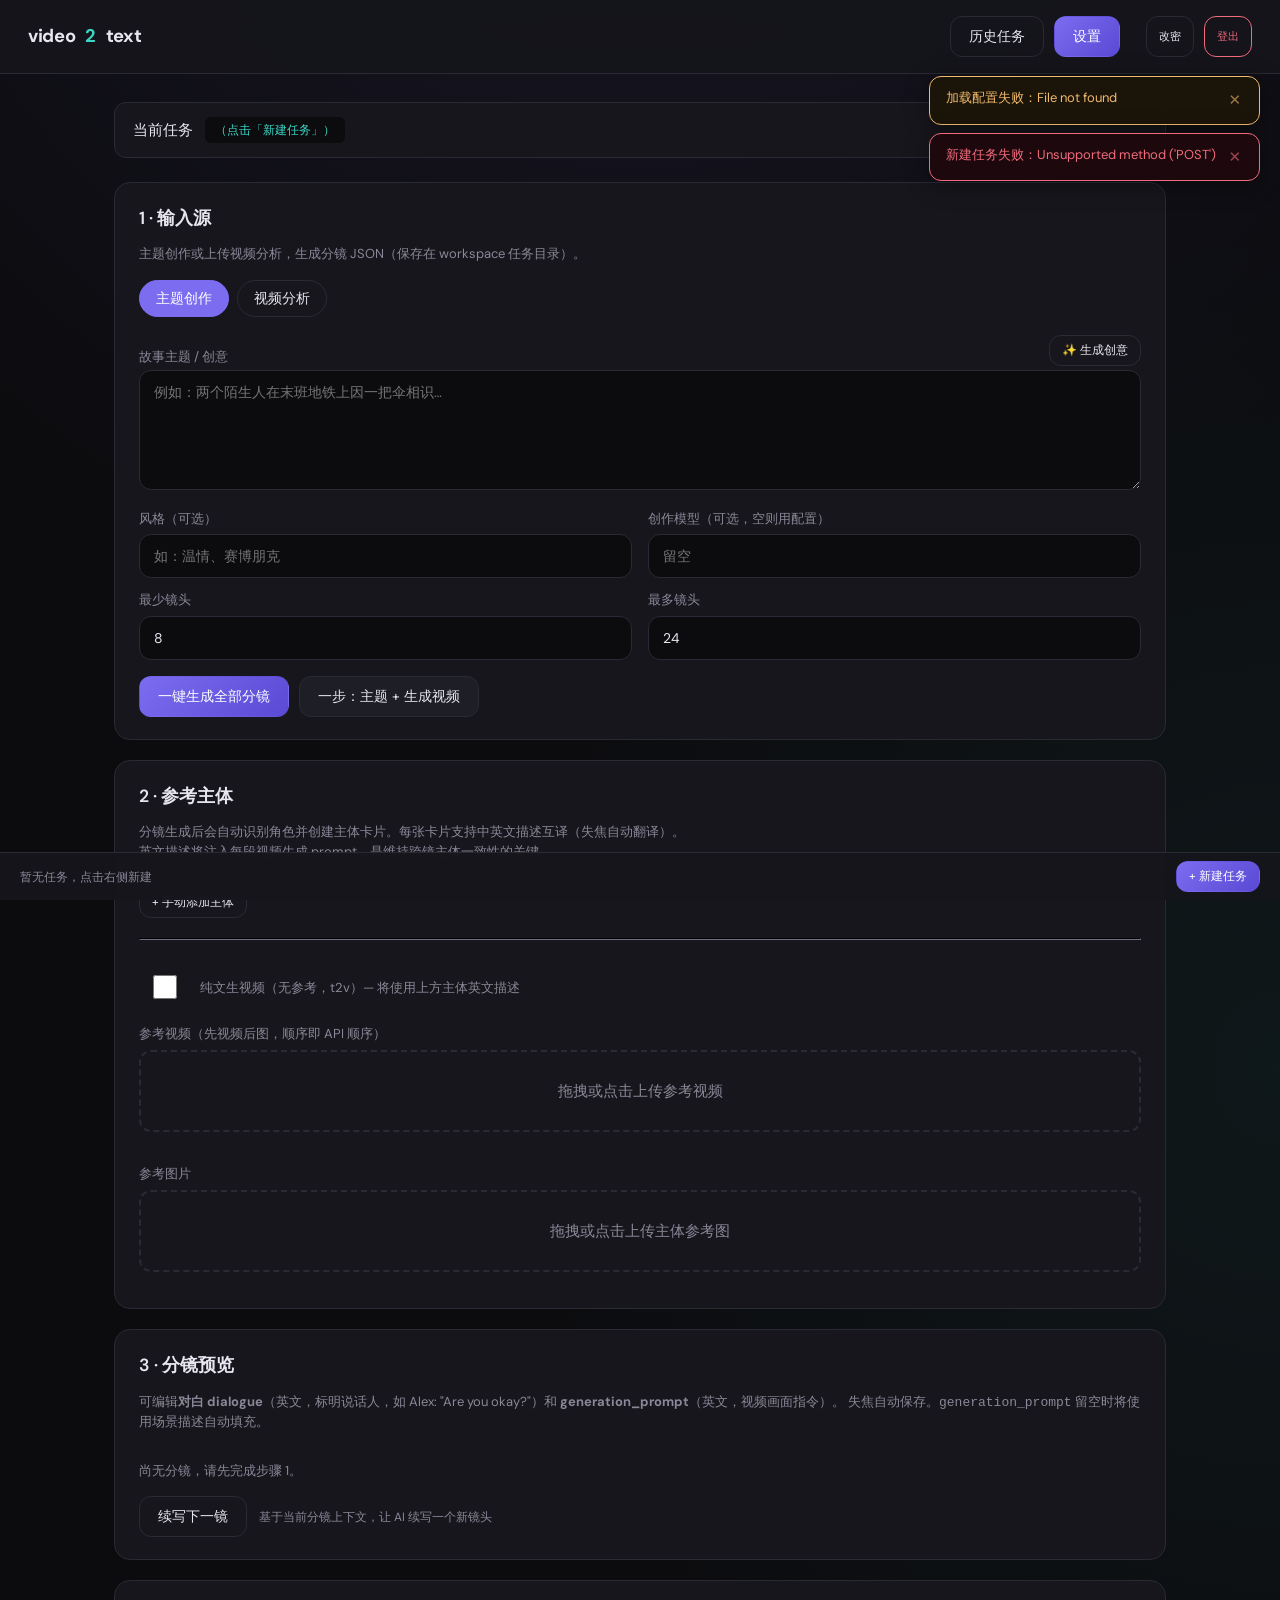
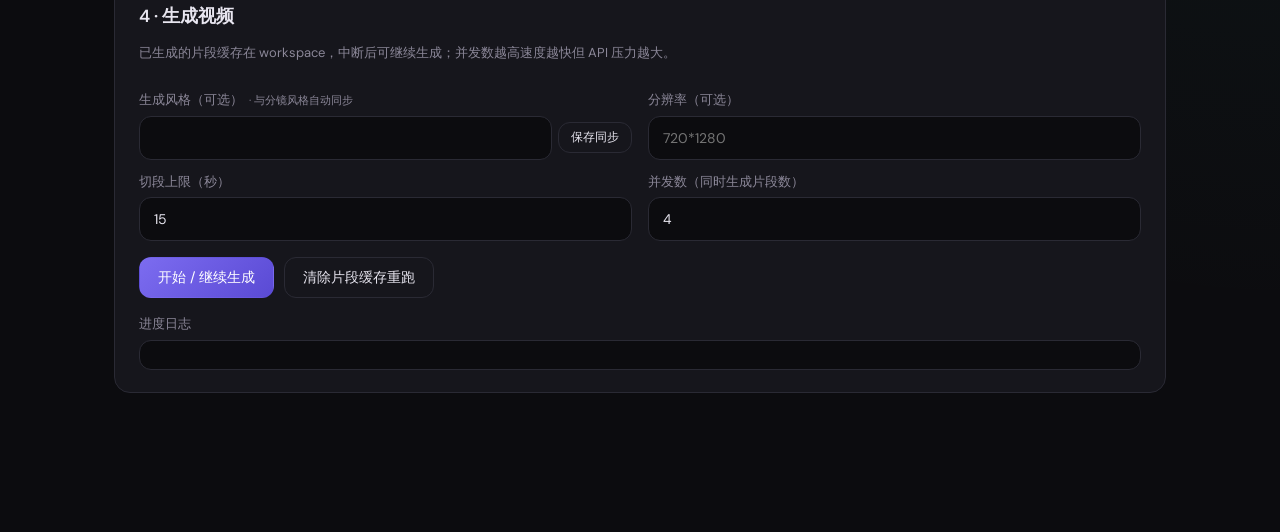
==== static/index.html @ 189e974c "feat: 两阶段分镜生成 + 叙事连贯性增强 + 短视频节奏优化 - theme.py: 新增两阶段流程 — Phase 1 Story Architect 生成故事大纲   (叙事节拍、角色弧线、" ====
<!DOCTYPE html>
<html lang="zh-CN">
<head>
  <meta charset="UTF-8" />
  <meta name="viewport" content="width=device-width, initial-scale=1" />
  <title>video2text · 分镜与生成</title>
  <link rel="preconnect" href="https://fonts.googleapis.com" />
  <link href="https://fonts.googleapis.com/css2?family=DM+Sans:ital,opsz,wght@0,9..40,400;0,9..40,600;0,9..40,700&family=JetBrains+Mono:wght@400;500&display=swap" rel="stylesheet" />
  <link rel="stylesheet" href="/static/style.css" />
</head>
<body>

  <!-- Toast 容器 -->
  <div id="toast-container"></div>

  <header>
    <div class="logo">video<span>2</span>text</div>
    <div class="header-actions">
      <button type="button" class="ghost" id="btn-history">历史任务</button>
      <button type="button" class="primary" id="btn-settings">设置</button>
      <span id="user-display" style="font-size:12px;color:var(--muted);margin-left:6px;"></span>
      <button type="button" class="ghost sm hidden" id="btn-users" style="font-size:11px;">用户管理</button>
      <button type="button" class="ghost sm" id="btn-chpwd" style="font-size:11px;">改密</button>
      <button type="button" class="ghost sm" id="btn-logout" style="font-size:11px;color:var(--danger);border-color:var(--danger);">登出</button>
    </div>
  </header>

  <main>
    <!-- 当前任务栏 -->
    <div class="task-bar">
      <span>当前任务</span>
      <code id="task-id-display">（点击「新建任务」）</code>
      <span id="task-hint"></span>
      <button type="button" class="danger hidden" id="btn-stop">停止任务</button>
    </div>

    <!-- Step 1：输入源 -->
    <div class="card" id="step1">
      <h2>1 · 输入源</h2>
      <p class="hint">主题创作或上传视频分析，生成分镜 JSON（保存在 workspace 任务目录）。</p>
      <div class="tabs" id="source-tabs">
        <button type="button" class="active" data-tab="theme">主题创作</button>
        <button type="button" data-tab="analyze">视频分析</button>
      </div>

      <!-- 主题创作面板 -->
      <div id="panel-theme">
        <div style="display:flex;justify-content:space-between;align-items:center;margin-bottom:4px;">
          <label style="margin-bottom:0;">故事主题 / 创意</label>
          <button type="button" class="ghost sm" id="btn-gen-idea" style="white-space:nowrap;flex-shrink:0;">✨ 生成创意</button>
        </div>
        <textarea id="theme-text" placeholder="例如：两个陌生人在末班地铁上因一把伞相识…"></textarea>
        <div class="row">
          <div>
            <label>风格（可选）</label>
            <input type="text" id="theme-style" placeholder="如：温情、赛博朋克" />
          </div>
          <div>
            <label>创作模型（可选，空则用配置）</label>
            <input type="text" id="theme-model" placeholder="留空" />
          </div>
        </div>
        <div class="row">
          <div>
            <label>最少镜头</label>
            <input type="number" id="min-shots" value="8" min="3" max="40" />
          </div>
          <div>
            <label>最多镜头</label>
            <input type="number" id="max-shots" value="24" min="3" max="60" />
          </div>
        </div>
        <div class="flex" style="margin-top:16px;">
          <button type="button" class="primary" id="btn-theme">一键生成全部分镜</button>
          <button type="button" id="btn-run-theme">一步：主题 + 生成视频</button>
        </div>
      </div>

      <!-- 视频分析面板 -->
      <div id="panel-analyze" class="hidden">
        <label>视频文件</label>
        <div class="dropzone" id="video-drop">拖拽视频到此处或点击选择（.mp4 等）</div>
        <input type="file" id="video-file" accept="video/*" class="hidden" />
        <label>或 视频 URL（HTTPS）</label>
        <input type="text" id="video-url" placeholder="https://..." />
        <div class="row" style="margin-top:12px;">
          <div>
            <label>风格（可选）</label>
            <input type="text" id="analyze-style" />
          </div>
          <div>
            <label>场景切片分析</label>
            <label class="switch"><input type="checkbox" id="segment-scenes" /> 启用 PySceneDetect 切片</label>
          </div>
        </div>
        <div class="flex" style="margin-top:16px;">
          <button type="button" class="primary" id="btn-analyze">生成分镜</button>
          <button type="button" id="btn-run-analyze">一步：分析 + 生成视频</button>
        </div>
      </div>
    </div>

    <!-- Step 2：参考主体 -->
    <div class="card" id="step2">
      <h2>2 · 参考主体</h2>
      <p class="hint">
        分镜生成后会自动识别角色并创建主体卡片。每张卡片支持中英文描述互译（失焦自动翻译）。<br/>
        英文描述将注入每段视频生成 prompt，是维持跨镜主体一致性的关键。
      </p>

      <!-- 主体卡片列表（中英双语，自动生成 + 手动编辑） -->
      <div id="subjects-section">
        <div id="subjects-list"></div>
        <button type="button" class="ghost sm" id="btn-add-subject" style="margin-top:10px;">+ 手动添加主体</button>
      </div>

      <hr style="border-color:var(--border);margin:20px 0;" />

      <div class="toggle-row">
        <label class="switch">
          <input type="checkbox" id="text-only" />
          <span>纯文生视频（无参考，t2v）— 将使用上方主体英文描述</span>
        </label>
      </div>
      <div id="ref-section">
        <label>参考视频（先视频后图，顺序即 API 顺序）</label>
        <div class="dropzone" id="drop-videos">拖拽或点击上传参考视频</div>
        <input type="file" id="input-videos" class="hidden" accept="video/*" multiple />
        <div class="ref-list" id="list-videos"></div>
        <label style="margin-top:18px;">参考图片</label>
        <div class="dropzone" id="drop-images">拖拽或点击上传主体参考图</div>
        <input type="file" id="input-images" class="hidden" accept="image/*" multiple />
        <div class="ref-list" id="list-images"></div>
      </div>
      <div id="textonly-subject-wrap" class="hidden">
        <label>角色池（一行一个角色，格式：<code>角色名: 外貌描述</code>，<strong>请用英文</strong>。系统会自动根据分镜内容匹配并注入对应角色描述）</label>
        <textarea id="textonly-subjects" placeholder="e.g.:&#10;Alice: female, 28, short black hair, white blouse, determined gaze&#10;Bob: male, 35, tall, brown jacket, warm smile"></textarea>
      </div>
    </div>

    <!-- Step 3：分镜预览与编辑 -->
    <div class="card" id="step3">
      <h2>3 · 分镜预览</h2>
      <p class="hint">
        可编辑<strong>对白 dialogue</strong>（英文，标明说话人，如 Alex: "Are you okay?"）和 <strong>generation_prompt</strong>（英文，视频画面指令）。
        失焦自动保存。<code>generation_prompt</code> 留空时将使用场景描述自动填充。
      </p>
      <div id="shots-container" class="shots"></div>
      <p class="hint" id="shots-empty">尚无分镜，请先完成步骤 1。</p>
      <div style="margin-top:14px;">
        <button type="button" class="ghost" id="btn-next-shot">续写下一镜</button>
        <span class="hint" style="font-size:12px;margin-left:8px;">基于当前分镜上下文，让 AI 续写一个新镜头</span>
      </div>
    </div>

    <!-- Step 4：生成视频 -->
    <div class="card" id="step4">
      <h2>4 · 生成视频</h2>
      <p class="hint">已生成的片段缓存在 workspace，中断后可继续生成；并发数越高速度越快但 API 压力越大。</p>
      <div class="row">
        <div>
          <label>生成风格（可选）<span class="hint" style="font-size:11px;margin-left:6px;">· 与分镜风格自动同步</span></label>
          <div style="display:flex;gap:6px;align-items:center;">
            <input type="text" id="gen-style" style="flex:1;" />
            <button type="button" class="ghost sm" id="btn-sync-style" title="将此风格同步保存到当前任务，分镜生成也将使用此风格">保存同步</button>
          </div>
        </div>
        <div>
          <label>分辨率（可选）</label>
          <input type="text" id="gen-resolution" placeholder="720*1280" />
        </div>
      </div>
      <div class="row">
        <div>
          <label>切段上限（秒）</label>
          <input type="number" id="max-seg" value="15" min="2" max="15" step="1" />
        </div>
        <div>
          <label>并发数（同时生成片段数）</label>
          <input type="number" id="max-workers" value="4" min="1" max="8" step="1" />
        </div>
      </div>
      <div class="flex" style="margin-top:16px;">
        <button type="button" class="primary" id="btn-generate">开始 / 继续生成</button>
        <button type="button" class="ghost" id="btn-clear-seg">清除片段缓存重跑</button>
      </div>

      <!-- 进度条 -->
      <div id="gen-progress-wrap" class="progress-bar-wrap hidden" style="margin-top:14px;">
        <div id="gen-progress-bar" class="progress-bar" style="width:0%"></div>
      </div>

      <label style="margin-top:16px;">进度日志</label>
      <div class="log" id="progress-log"></div>

      <!-- 片段预览 -->
      <div id="segments-section" class="hidden" style="margin-top:16px;">
        <label>已生成片段预览（鼠标悬停播放）</label>
        <div id="segments-grid" class="segments-grid"></div>
      </div>

      <!-- 输出视频 -->
      <div id="output-wrap" class="hidden">
        <label>成片</label>
        <video id="output-video" controls></video>
        <a class="btn primary" id="download-link" href="#" download>下载 MP4</a>
      </div>
    </div>
  </main>

  <!-- 底部多任务状态栏 -->
  <div id="task-statusbar">
    <button type="button" class="primary sm" id="statusbar-new-btn">+ 新建任务</button>
  </div>

  <!-- 设置抽屉 -->
  <div class="drawer-overlay" id="overlay-settings"></div>
  <aside class="drawer" id="drawer-settings">
    <h3>个人设置</h3>
    <p class="hint">每个账号独立配置，互不影响。API Key 留空则不覆盖已有密钥。</p>
    <label>dashscope_api_key</label>
    <input type="password" id="cfg-key" autocomplete="off" />
    <label>base_url</label>
    <input type="text" id="cfg-base-url" />
    <label>dashscope_api_base</label>
    <input type="text" id="cfg-api-base" />
    <label>vision_model</label>
    <input type="text" id="cfg-vision" />
    <label>theme_story_model</label>
    <input type="text" id="cfg-theme-model" />
    <label>theme_idea_model <span style="font-weight:normal;color:var(--muted);font-size:11px;">（「生成创意」按钮专用模型，空则用 theme_story_model）</span></label>
    <input type="text" id="cfg-idea-model" />
    <label>video_gen_model</label>
    <input type="text" id="cfg-gen" />
    <label>video_ref_model</label>
    <input type="text" id="cfg-ref" />
    <label>default_resolution</label>
    <input type="text" id="cfg-res" />
    <label>max_video_base64_mb <span style="font-weight:normal;color:var(--muted);font-size:11px;">（原始文件上限，API 编码后限制 10MB，建议 ≤7）</span></label>
    <input type="number" id="cfg-b64" step="0.1" />
    <label>scene_detect_threshold</label>
    <input type="number" id="cfg-thresh" step="0.1" />
    <label>analysis_fps</label>
    <input type="number" id="cfg-fps" step="0.1" />
    <label>max_segment_seconds</label>
    <input type="number" id="cfg-maxseg" step="1" />
    <label class="switch" style="margin-top:12px;">
      <input type="checkbox" id="cfg-req-ref" /> require_reference（默认要求参考生）
    </label>
    <label class="switch" style="margin-top:8px;">
      <input type="checkbox" id="cfg-chunk-ref-filter" checked /> per_chunk_reference_filter（多参考时按分镜自动选本段参考，减少串角）
    </label>
    <div class="flex" style="margin-top:20px;">
      <button type="button" class="primary" id="btn-save-config">保存配置</button>
      <button type="button" class="ghost" id="btn-close-settings">关闭</button>
    </div>
  </aside>

  <!-- 历史任务抽屉 -->
  <div class="drawer-overlay" id="overlay-history"></div>
  <aside class="drawer" id="drawer-history">
    <h3>历史任务</h3>
    <p class="hint">点击「加载」恢复任务，可继续生成或查看分镜。任务按最近更新排序。</p>
    <div id="history-list"></div>
    <!-- 兼容旧 JS 引用 -->
    <button type="button" class="ghost hidden" id="btn-resume-ws">从列表恢复</button>
    <button type="button" class="ghost" id="btn-close-history" style="margin-top:16px;">关闭</button>
  </aside>

  <!-- 修改密码对话框 -->
  <div class="drawer-overlay" id="overlay-chpwd"></div>
  <aside class="drawer" id="drawer-chpwd">
    <h3>修改密码</h3>
    <label>旧密码</label>
    <input type="password" id="chpwd-old" autocomplete="current-password" />
    <label>新密码（至少 6 位）</label>
    <input type="password" id="chpwd-new" autocomplete="new-password" />
    <label>确认新密码</label>
    <input type="password" id="chpwd-confirm" autocomplete="new-password" />
    <div class="flex" style="margin-top:20px;">
      <button type="button" class="primary" id="btn-save-chpwd">确认修改</button>
      <button type="button" class="ghost" id="btn-close-chpwd">取消</button>
    </div>
  </aside>

  <!-- 用户管理抽屉（仅管理员可见） -->
  <div class="drawer-overlay" id="overlay-users"></div>
  <aside class="drawer" id="drawer-users">
    <h3>用户管理</h3>
    <p class="hint">管理员可新增、删除用户或重置密码。角色：admin（管理员）/ user（普通用户）。</p>

    <!-- 新增用户表单 -->
    <div class="user-mgmt-form">
      <div class="row" style="margin-bottom:8px;">
        <div>
          <label>用户名</label>
          <input type="text" id="new-user-name" placeholder="字母/数字/下划线，2-32位" autocomplete="off" />
        </div>
        <div>
          <label>密码</label>
          <input type="password" id="new-user-pwd" placeholder="至少 6 位" autocomplete="new-password" />
        </div>
      </div>
      <div style="display:flex;gap:10px;align-items:end;">
        <div style="flex:1;">
          <label>角色</label>
          <select id="new-user-role">
            <option value="user">user（普通用户）</option>
            <option value="admin">admin（管理员）</option>
          </select>
        </div>
        <button type="button" class="primary sm" id="btn-create-user" style="height:40px;white-space:nowrap;">创建用户</button>
      </div>
    </div>

    <hr style="border-color:var(--border);margin:18px 0;" />

    <!-- 用户列表 -->
    <div id="users-list"></div>

    <hr style="border-color:var(--border);margin:18px 0;" />

    <!-- 缓存清理 -->
    <h4 style="margin-bottom:8px;">缓存清理</h4>
    <p class="hint">超过 2 天的任务数据将自动清理。也可手动触发。</p>
    <div id="disk-usage-info" style="margin-bottom:12px;font-size:13px;color:var(--muted);"></div>
    <div class="row" style="gap:8px;margin-bottom:12px;">
      <button type="button" class="ghost sm" id="btn-disk-usage">查看磁盘用量</button>
      <button type="button" class="ghost sm" id="btn-cleanup-preview">预览可删除</button>
      <button type="button" class="primary sm" id="btn-cleanup-run" style="background:var(--danger);border-color:var(--danger);">立即清理</button>
    </div>
    <div id="cleanup-result" style="font-size:12px;color:var(--muted);white-space:pre-wrap;"></div>

    <button type="button" class="ghost" id="btn-close-users" style="margin-top:16px;">关闭</button>
  </aside>

  <script src="/static/app.js"></script>
</body>
</html>
---- static/style.css ----
:root {
  --bg: #0c0c0f;
  --surface: #16161c;
  --surface2: #1e1e26;
  --border: #2a2a34;
  --text: #e8e6f0;
  --muted: #8b8798;
  --primary: #7c6cf0;
  --primary-dim: #5a4ad4;
  --accent: #3dd6c6;
  --danger: #f06b7c;
  --warning: #f0b96b;
  --success: #6bf0a0;
  --radius: 12px;
  --font: "DM Sans", system-ui, sans-serif;
  --mono: "JetBrains Mono", monospace;
}

* { box-sizing: border-box; }

body {
  margin: 0;
  min-height: 100vh;
  background: var(--bg);
  color: var(--text);
  font-family: var(--font);
  font-size: 15px;
  line-height: 1.5;
  background-image:
    radial-gradient(ellipse 80% 50% at 50% -20%, rgba(124, 108, 240, 0.12), transparent),
    radial-gradient(ellipse 60% 40% at 100% 50%, rgba(61, 214, 198, 0.06), transparent);
}

/* ── Header ── */
header {
  display: flex;
  align-items: center;
  justify-content: space-between;
  padding: 16px 28px;
  border-bottom: 1px solid var(--border);
  background: rgba(22, 22, 28, 0.85);
  backdrop-filter: blur(12px);
  position: sticky;
  top: 0;
  z-index: 40;
}
.logo {
  font-weight: 700;
  font-size: 1.15rem;
  letter-spacing: -0.02em;
  display: flex;
  align-items: center;
  gap: 10px;
}
.logo span { color: var(--accent); }
.header-actions { display: flex; gap: 10px; }

/* ── Buttons ── */
button, .btn {
  font-family: var(--font);
  cursor: pointer;
  border: 1px solid var(--border);
  background: var(--surface2);
  color: var(--text);
  padding: 10px 18px;
  border-radius: var(--radius);
  font-size: 14px;
  transition: background 0.15s, border-color 0.15s, opacity 0.15s;
}
button:hover, .btn:hover { background: #252530; border-color: #3d3d4a; }
button:disabled, .btn:disabled { opacity: 0.45; cursor: not-allowed; }
button.primary, .btn.primary {
  background: linear-gradient(135deg, var(--primary), var(--primary-dim));
  border-color: transparent;
  color: #fff;
}
button.primary:hover { filter: brightness(1.08); }
button.ghost { background: transparent; border-color: var(--border); }
button.danger {
  background: rgba(240, 107, 124, 0.15);
  border-color: var(--danger);
  color: var(--danger);
}
button.danger:hover { background: rgba(240, 107, 124, 0.28); }
button.sm { padding: 6px 12px; font-size: 12px; }

/* ── Layout ── */
main { max-width: 1100px; margin: 0 auto; padding: 28px 24px 120px; }

/* ── Task bar ── */
.task-bar {
  display: flex;
  flex-wrap: wrap;
  align-items: center;
  gap: 12px;
  margin-bottom: 24px;
  padding: 14px 18px;
  background: var(--surface);
  border-radius: var(--radius);
  border: 1px solid var(--border);
}
.task-bar code {
  font-family: var(--mono);
  font-size: 12px;
  color: var(--accent);
  background: var(--bg);
  padding: 4px 10px;
  border-radius: 6px;
}
#task-hint {
  flex: 1;
  min-width: 160px;
  font-size: 13px;
  color: var(--muted);
}
#task-hint.hint-failed { color: var(--danger); font-weight: 600; }
#task-hint.hint-done { color: var(--success); }

/* ── Cards ── */
.card {
  background: var(--surface);
  border: 1px solid var(--border);
  border-radius: calc(var(--radius) + 4px);
  padding: 22px 24px;
  margin-bottom: 20px;
}
.card h2 { margin: 0 0 6px; font-size: 1.1rem; font-weight: 600; }
.card .hint { color: var(--muted); font-size: 13px; margin-bottom: 16px; }

/* ── Tabs ── */
.tabs { display: flex; gap: 8px; margin-bottom: 18px; flex-wrap: wrap; }
.tabs button {
  padding: 8px 16px;
  border-radius: 999px;
  border: 1px solid var(--border);
  background: transparent;
}
.tabs button.active {
  background: var(--primary);
  border-color: var(--primary);
  color: #fff;
}

/* ── Inputs ── */
textarea, input[type="text"], input[type="password"], input[type="number"], select {
  width: 100%;
  padding: 12px 14px;
  border-radius: var(--radius);
  border: 1px solid var(--border);
  background: var(--bg);
  color: var(--text);
  font-family: var(--font);
  font-size: 14px;
}
textarea { min-height: 120px; resize: vertical; }
label { display: block; margin: 12px 0 6px; color: var(--muted); font-size: 13px; }
.row { display: grid; grid-template-columns: 1fr 1fr; gap: 16px; }
@media (max-width: 720px) { .row { grid-template-columns: 1fr; } }

/* ── Dropzone ── */
.dropzone {
  border: 2px dashed var(--border);
  border-radius: var(--radius);
  padding: 28px;
  text-align: center;
  color: var(--muted);
  cursor: pointer;
  transition: border-color 0.2s, background 0.2s;
}
.dropzone:hover, .dropzone.drag {
  border-color: var(--primary);
  background: rgba(124, 108, 240, 0.06);
}

/* ── Ref list ── */
.ref-list { display: flex; flex-direction: column; gap: 12px; margin-top: 14px; }
.ref-item {
  display: grid;
  grid-template-columns: 72px 1fr auto;
  gap: 12px;
  align-items: start;
  padding: 12px;
  background: var(--surface2);
  border-radius: var(--radius);
  border: 1px solid var(--border);
}
.ref-item .thumb {
  width: 72px;
  height: 72px;
  border-radius: 8px;
  background: var(--bg);
  object-fit: cover;
  display: flex;
  align-items: center;
  justify-content: center;
  font-size: 11px;
  color: var(--muted);
}
.ref-item .ref-thumb-video,
.ref-item .ref-thumb-img {
  width: 72px;
  height: 72px;
  border-radius: 8px;
  object-fit: cover;
  background: var(--bg);
}

/* ── Toggle ── */
.toggle-row { display: flex; align-items: center; gap: 14px; margin-bottom: 16px; flex-wrap: wrap; }
.switch { display: inline-flex; align-items: center; gap: 10px; cursor: pointer; user-select: none; }
.switch input { width: 44px; height: 24px; accent-color: var(--primary); }

/* ── Shot cards ── */
.shots { display: flex; flex-direction: column; gap: 14px; max-height: 580px; overflow-y: auto; }
.shot-card {
  padding: 14px;
  background: var(--surface2);
  border-radius: var(--radius);
  border: 1px solid var(--border);
}
.shot-card header {
  font-weight: 600;
  font-size: 13px;
  color: var(--accent);
  border: none;
  padding: 0;
  position: static;
  background: none;
  display: flex;
  justify-content: space-between;
  align-items: center;
}
.shot-card .scene-desc { font-size: 12px; color: var(--muted); margin-top: 6px; }
.shot-duration-input {
  width: 52px;
  padding: 1px 4px;
  border: 1px solid var(--border);
  border-radius: 4px;
  background: var(--surface);
  color: var(--fg);
  font-size: 13px;
  font-weight: 600;
  font-family: var(--mono);
  text-align: center;
  transition: border-color 0.2s;
  -moz-appearance: textfield;
}
.shot-duration-input::-webkit-outer-spin-button,
.shot-duration-input::-webkit-inner-spin-button { -webkit-appearance: none; margin: 0; }
.shot-duration-input:focus {
  outline: none;
  border-color: var(--primary);
  box-shadow: 0 0 0 2px rgba(124,108,240,0.2);
}
.shot-card textarea { min-height: 64px; margin-top: 8px; font-size: 13px; }
.shot-card .prompt-warn {
  font-size: 11px;
  color: var(--warning);
  margin-top: 4px;
}
.gp-label-row {
  display: flex;
  align-items: center;
  gap: 10px;
  margin-top: 10px;
}
.gp-label-row label { margin: 0; flex: 1; }
.btn-inject-subject {
  flex-shrink: 0;
  font-size: 11px;
  padding: 2px 8px;
  border-color: var(--accent);
  color: var(--accent);
  opacity: 0.85;
}
.btn-inject-subject:hover { opacity: 1; background: rgba(99,179,237,0.08); }

/* ── Shot Chinese translation block ── */
.shot-zh-block {
  margin: 8px 0 4px;
  border-left: 3px solid var(--primary);
  padding: 8px 10px;
  background: rgba(124,108,240,0.06);
  border-radius: 0 var(--radius) var(--radius) 0;
  display: flex;
  flex-direction: column;
  gap: 6px;
}
.shot-zh-row {
  display: grid;
  grid-template-columns: 80px 1fr;
  gap: 6px;
  align-items: baseline;
}
.shot-zh-label {
  font-size: 11px;
  color: var(--muted);
  font-weight: 600;
  white-space: nowrap;
}
.shot-zh-text {
  font-size: 12px;
  color: var(--text);
  line-height: 1.5;
}

/* ── Progress log ── */
.log {
  font-family: var(--mono);
  font-size: 12px;
  background: var(--bg);
  border-radius: var(--radius);
  padding: 14px;
  max-height: 220px;
  overflow-y: auto;
  border: 1px solid var(--border);
  color: var(--muted);
}
.log div { margin-bottom: 4px; }
.log .log-error { color: var(--danger); }
.log .log-success { color: var(--success); }
.log .log-waiting { color: var(--warning); opacity: 0.85; }
.dot-anim {
  display: inline-block;
  animation: dotPulse 1.4s steps(4, end) infinite;
  width: 1.5em;
  overflow: hidden;
  vertical-align: bottom;
}
@keyframes dotPulse {
  0%   { width: 0; }
  25%  { width: 0.4em; }
  50%  { width: 0.9em; }
  75%  { width: 1.4em; }
  100% { width: 0; }
}

/* ── Segments preview ── */
.segments-grid {
  display: grid;
  grid-template-columns: repeat(auto-fill, minmax(140px, 1fr));
  gap: 10px;
  margin-top: 12px;
}
.segment-thumb {
  background: var(--surface2);
  border-radius: var(--radius);
  border: 1px solid var(--border);
  overflow: hidden;
}
.segment-thumb video {
  width: 100%;
  height: 90px;
  object-fit: cover;
  background: #000;
  display: block;
  margin: 0;
  border-radius: 0;
}
.segment-thumb .seg-label {
  font-size: 11px;
  color: var(--muted);
  text-align: center;
  padding: 4px;
  font-family: var(--mono);
}

/* ── Drawers ── */
.drawer-overlay {
  display: none;
  position: fixed;
  inset: 0;
  background: rgba(0,0,0,0.55);
  z-index: 100;
}
.drawer-overlay.open { display: block; }
.drawer {
  position: fixed;
  top: 0;
  right: 0;
  width: min(440px, 100vw);
  height: 100vh;
  background: var(--surface);
  border-left: 1px solid var(--border);
  z-index: 101;
  transform: translateX(100%);
  transition: transform 0.25s ease;
  overflow-y: auto;
  padding: 24px;
}
.drawer.open { transform: translateX(0); }
.drawer h3 { margin-top: 0; }

/* ── History item ── */
.history-item {
  padding: 12px;
  margin-bottom: 8px;
  background: var(--surface2);
  border-radius: var(--radius);
  cursor: pointer;
  border: 1px solid var(--border);
  display: flex;
  flex-direction: column;
  gap: 4px;
}
.history-item:hover { border-color: var(--primary); }
.history-item .hi-status {
  font-size: 11px;
  padding: 2px 8px;
  border-radius: 999px;
  display: inline-block;
}
.hi-status.running { background: rgba(124,108,240,0.2); color: var(--primary); }
.hi-status.done { background: rgba(107,240,160,0.15); color: var(--success); }
.hi-status.failed { background: rgba(240,107,124,0.15); color: var(--danger); }
.hi-status.cancelled { background: rgba(240,185,107,0.15); color: var(--warning); }
.hi-status.other { background: var(--surface); color: var(--muted); }

/* ── Multi-task status bar (bottom) ── */
#task-statusbar {
  position: fixed;
  bottom: 0;
  left: 0;
  right: 0;
  background: rgba(22, 22, 28, 0.95);
  backdrop-filter: blur(12px);
  border-top: 1px solid var(--border);
  padding: 8px 20px;
  display: flex;
  gap: 10px;
  align-items: center;
  z-index: 50;
  overflow-x: auto;
  min-height: 48px;
}
.task-pill {
  display: flex;
  align-items: center;
  gap: 8px;
  padding: 6px 12px;
  border-radius: 999px;
  border: 1px solid var(--border);
  background: var(--surface2);
  cursor: pointer;
  font-size: 12px;
  white-space: nowrap;
  transition: border-color 0.15s, background 0.15s;
}
.task-pill:hover { border-color: var(--primary); }
.task-pill.active { border-color: var(--primary); background: rgba(124,108,240,0.12); }
.task-pill .pill-dot {
  width: 8px;
  height: 8px;
  border-radius: 50%;
  flex-shrink: 0;
}
.pill-dot.running { background: var(--primary); animation: pulse 1.2s infinite; }
.pill-dot.done { background: var(--success); }
.pill-dot.failed { background: var(--danger); }
.pill-dot.cancelled { background: var(--warning); }
.pill-dot.other { background: var(--muted); }
@keyframes pulse {
  0%, 100% { opacity: 1; }
  50% { opacity: 0.35; }
}
.pill-close {
  cursor: pointer;
  opacity: 0.35;
  font-size: 13px;
  line-height: 1;
  margin-left: 2px;
  transition: opacity 0.15s;
}
.pill-close:hover { opacity: 1; color: var(--danger); }
.pill-cancel {
  cursor: pointer;
  opacity: 0.6;
  font-size: 12px;
  line-height: 1;
  transition: opacity 0.15s;
}
.pill-cancel:hover { opacity: 1; }
#statusbar-new-btn {
  margin-left: auto;
  flex-shrink: 0;
}

/* ── Toast ── */
#toast-container {
  position: fixed;
  top: 76px;
  right: 20px;
  z-index: 9999;
  display: flex;
  flex-direction: column;
  gap: 8px;
  pointer-events: none;
}
.toast {
  pointer-events: all;
  display: flex;
  align-items: flex-start;
  gap: 10px;
  padding: 12px 16px;
  border-radius: var(--radius);
  font-size: 13px;
  max-width: 360px;
  min-width: 200px;
  box-shadow: 0 4px 24px rgba(0,0,0,0.4);
  animation: toastIn 0.2s ease;
  border: 1px solid transparent;
}
@keyframes toastIn {
  from { opacity: 0; transform: translateX(20px); }
  to   { opacity: 1; transform: translateX(0); }
}
.toast.error   { background: rgba(30,10,14,0.97); border-color: var(--danger); color: var(--danger); }
.toast.success { background: rgba(10,28,20,0.97); border-color: var(--success); color: var(--success); }
.toast.warning { background: rgba(28,22,10,0.97); border-color: var(--warning); color: var(--warning); }
.toast.info    { background: rgba(18,16,30,0.97); border-color: var(--primary); color: var(--text); }
.toast-msg { flex: 1; line-height: 1.4; }
.toast-close { cursor: pointer; opacity: 0.6; padding: 0 2px; font-size: 15px; }
.toast-close:hover { opacity: 1; }

/* ── Subject cards ── */
#subjects-list {
  display: flex;
  flex-direction: column;
  gap: 12px;
  margin-top: 4px;
}
.subjects-loading,
.subjects-empty {
  padding: 14px 16px;
  border-radius: var(--radius);
  background: var(--surface2);
  border: 1px dashed var(--border);
  color: var(--muted);
  font-size: 13px;
  display: flex;
  align-items: center;
  gap: 10px;
}
.subjects-loading { color: var(--warning); border-color: rgba(240,185,107,0.3); }
.loading-spinner {
  width: 14px;
  height: 14px;
  border: 2px solid rgba(240,185,107,0.3);
  border-top-color: var(--warning);
  border-radius: 50%;
  flex-shrink: 0;
  animation: spin 0.8s linear infinite;
}
@keyframes spin { to { transform: rotate(360deg); } }
.subject-card {
  background: var(--surface2);
  border: 1px solid var(--border);
  border-radius: var(--radius);
  padding: 14px 16px;
  transition: border-color 0.15s;
}
.subject-card:hover { border-color: var(--primary); }
.subject-card-header {
  display: flex;
  align-items: center;
  justify-content: space-between;
  gap: 10px;
  margin-bottom: 10px;
}
.subject-names {
  display: flex;
  align-items: center;
  gap: 6px;
  flex: 1;
  min-width: 0;
}
.subject-name-en,
.subject-name-zh {
  flex: 1;
  min-width: 0;
  padding: 6px 10px;
  font-size: 13px;
  font-weight: 600;
  border-radius: 8px;
  border: 1px solid var(--border);
  background: var(--bg);
  color: var(--text);
}
.subject-name-sep {
  color: var(--muted);
  font-size: 16px;
  flex-shrink: 0;
}
.subject-fields {
  display: grid;
  grid-template-columns: 1fr 1fr;
  gap: 12px;
}
@media (max-width: 720px) { .subject-fields { grid-template-columns: 1fr; } }
.subject-field label.subject-field-label {
  display: flex;
  align-items: center;
  gap: 6px;
  margin: 0 0 5px;
  font-size: 12px;
  color: var(--muted);
}
.field-tag {
  font-size: 10px;
  padding: 1px 6px;
  border-radius: 999px;
  background: rgba(124,108,240,0.18);
  color: var(--primary);
  font-weight: 500;
}
.subject-field textarea {
  min-height: 80px;
  font-size: 13px;
  line-height: 1.5;
  resize: vertical;
}

/* ── @mention chips ── */
.mention-chip {
  display: inline-block;
  padding: 1px 7px;
  border-radius: 6px;
  background: rgba(61, 214, 198, 0.15);
  color: var(--accent);
  font-size: 0.88em;
  font-weight: 600;
  border: 1px solid rgba(61, 214, 198, 0.3);
  white-space: nowrap;
}
.shot-mentions {
  display: flex;
  flex-wrap: wrap;
  gap: 4px;
}
.shot-card .scene-desc {
  font-size: 12px;
  color: var(--muted);
  margin-top: 6px;
  line-height: 1.6;
}

/* ── User management ── */
.user-mgmt-form {
  padding: 14px;
  background: var(--surface2);
  border-radius: var(--radius);
  border: 1px solid var(--border);
}
.user-row {
  display: flex;
  justify-content: space-between;
  align-items: center;
  padding: 10px 14px;
  margin-bottom: 6px;
  background: var(--surface2);
  border-radius: var(--radius);
  border: 1px solid var(--border);
  gap: 10px;
}
.user-row:hover { border-color: var(--primary); }
.user-row-info {
  display: flex;
  align-items: center;
  gap: 10px;
  min-width: 0;
}
.user-row-name {
  font-family: var(--mono);
  font-size: 13px;
  font-weight: 600;
  white-space: nowrap;
}
.user-row-role {
  font-size: 11px;
  padding: 2px 8px;
  border-radius: 999px;
  white-space: nowrap;
}
.role-admin { background: rgba(124,108,240,0.2); color: var(--primary); }
.role-user { background: var(--surface); color: var(--muted); }
.user-row-actions {
  display: flex;
  gap: 6px;
  flex-shrink: 0;
}
.user-row-actions button { font-size: 11px; padding: 4px 8px; }

/* ── Misc ── */
video { width: 100%; max-height: 420px; border-radius: var(--radius); background: #000; margin-top: 12px; }
.hidden { display: none !important; }
.flex { display: flex; gap: 10px; flex-wrap: wrap; align-items: center; }
.progress-bar-wrap {
  height: 4px;
  background: var(--surface2);
  border-radius: 2px;
  overflow: hidden;
  margin-top: 10px;
}
.progress-bar {
  height: 100%;
  background: linear-gradient(90deg, var(--primary), var(--accent));
  border-radius: 2px;
  transition: width 0.4s ease;
}

/* ── Shot metadata badges ── */
.shot-meta-row { display: flex; gap: 6px; flex-wrap: wrap; margin: 4px 0 6px; }
.shot-cut-rhythm {
  display: inline-block; font-size: 10px; font-weight: 600; text-transform: uppercase;
  padding: 2px 7px; border-radius: 3px;
  background: var(--accent); color: #fff; letter-spacing: 0.5px;
}
.shot-focal {
  display: inline-block; font-size: 10px; font-weight: 500;
  padding: 2px 7px; border-radius: 3px;
  background: var(--primary); color: #fff;
}
.meta-label {
  font-size: 10px; color: var(--muted); font-weight: 500;
  padding: 2px 7px; border-radius: 3px; background: var(--surface2);
}
.shot-continuity-anchor {
  font-size: 11px; color: var(--text-secondary, var(--muted));
  padding: 3px 0; border-left: 2px solid var(--primary); padding-left: 8px; margin: 4px 0;
}
.shot-continuity-note {
  font-size: 11px; color: var(--text-secondary, var(--muted));
  padding: 3px 0; border-left: 2px solid var(--accent); padding-left: 8px; margin: 4px 0;
}
.shot-neg-hint {
  font-size: 10px; color: var(--danger, #e53e3e); opacity: 0.8;
  padding: 2px 0; margin: 2px 0;
}
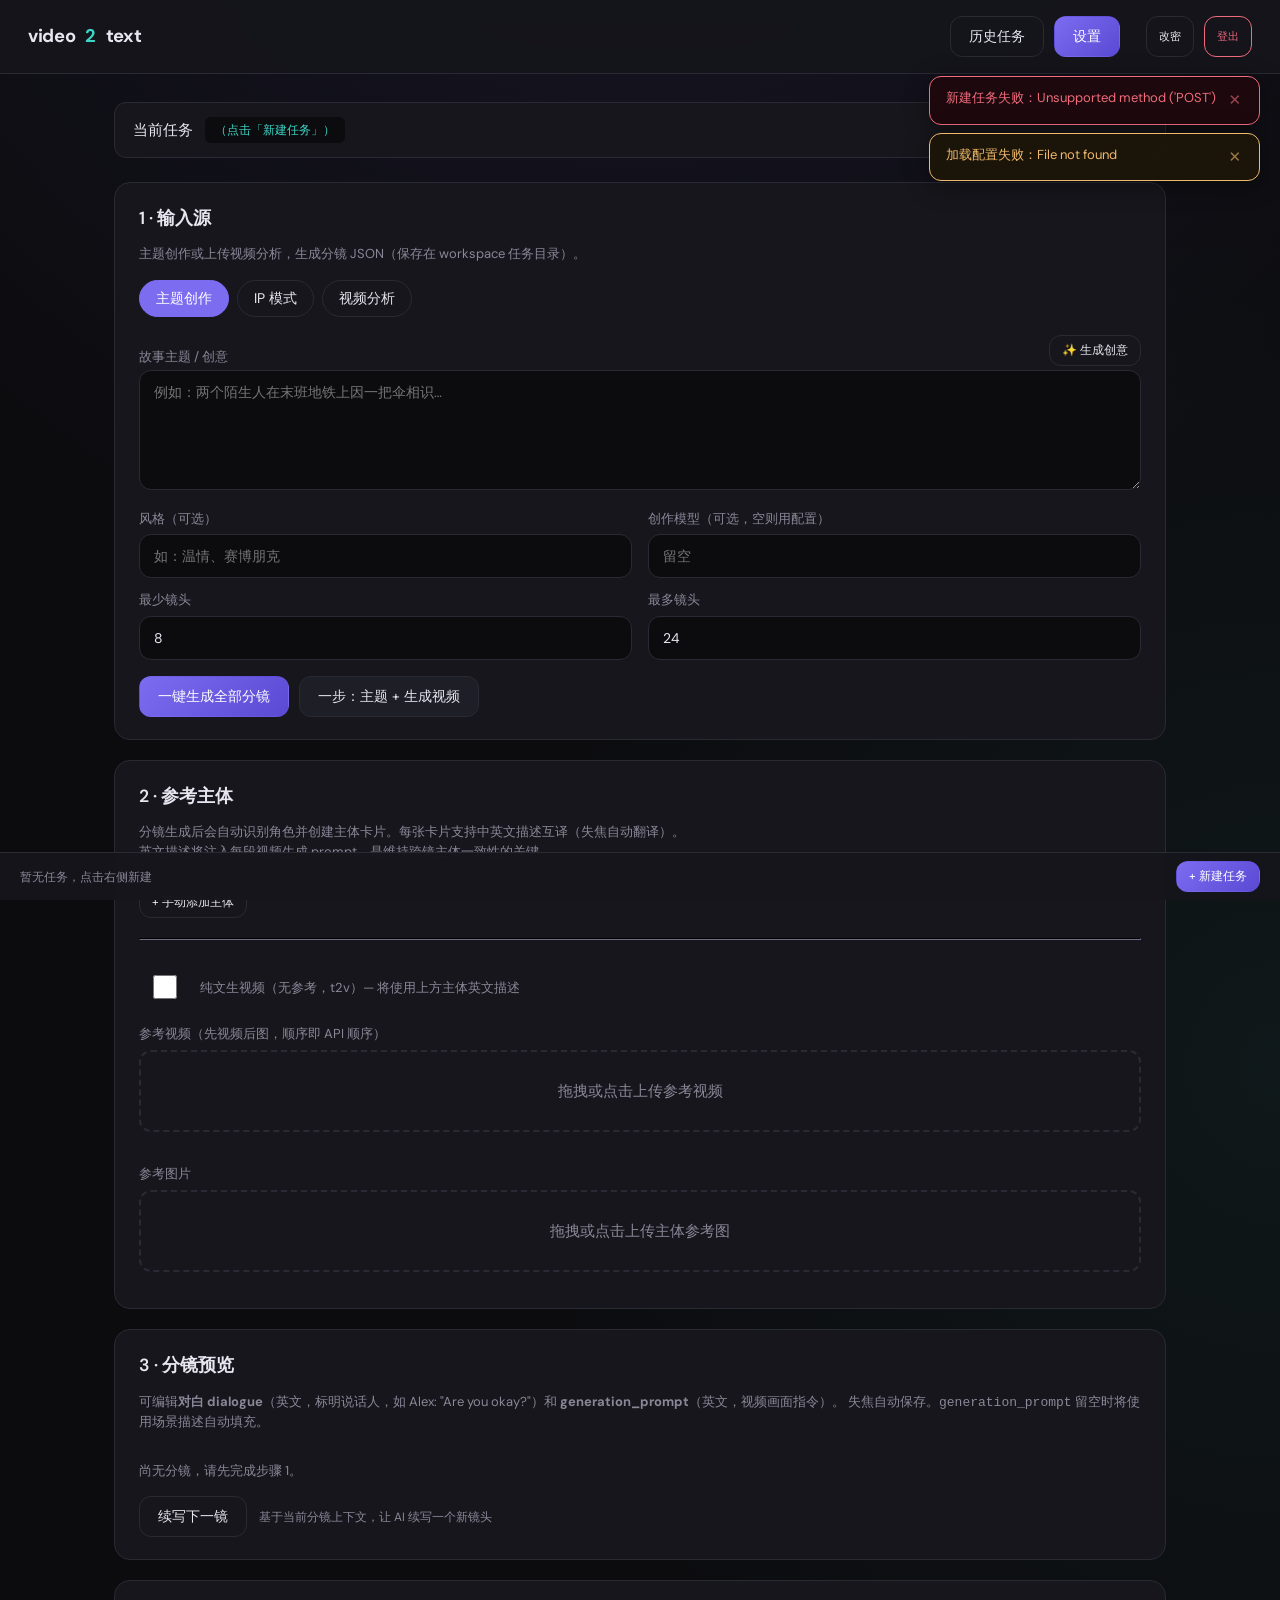
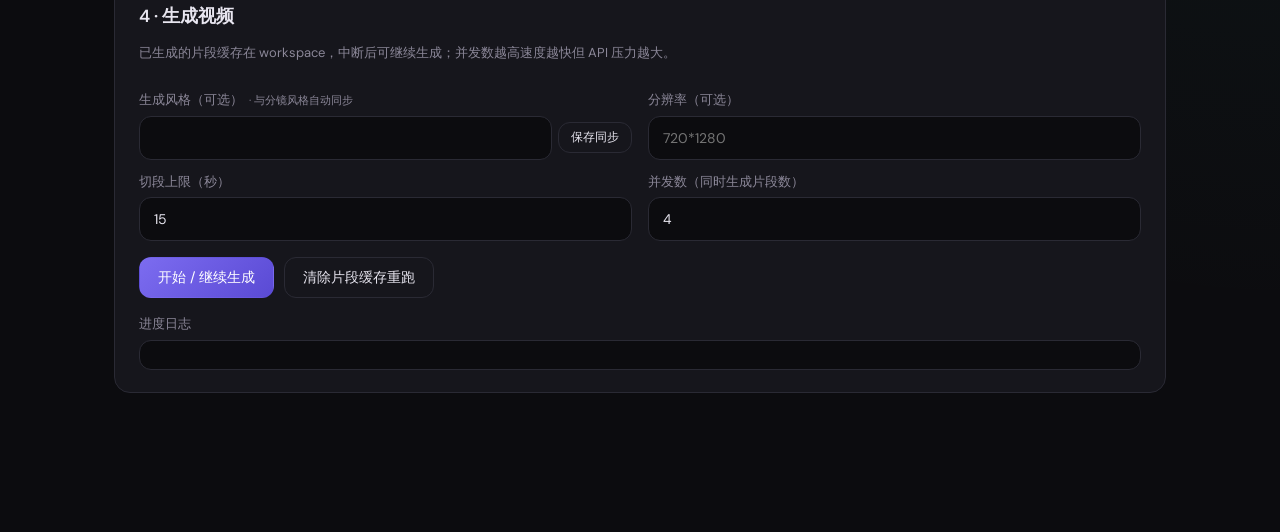
==== commit bd86b9cf: "feat: IP 模式——跨视频角色一致性短视频生成 新增 IP（Intellectual Property）模式，支持创建和管理 IP 角色系列， 实现跨视频的角色视觉一致性。核心功能包括：  - " ====
--- a/static/index.html
+++ b/static/index.html
@@ -40,6 +40,7 @@
       <p class="hint">主题创作或上传视频分析，生成分镜 JSON（保存在 workspace 任务目录）。</p>
       <div class="tabs" id="source-tabs">
         <button type="button" class="active" data-tab="theme">主题创作</button>
+        <button type="button" data-tab="ip-mode">IP 模式</button>
         <button type="button" data-tab="analyze">视频分析</button>
       </div>
 
@@ -73,6 +74,46 @@
         <div class="flex" style="margin-top:16px;">
           <button type="button" class="primary" id="btn-theme">一键生成全部分镜</button>
           <button type="button" id="btn-run-theme">一步：主题 + 生成视频</button>
+        </div>
+      </div>
+
+      <!-- IP 模式面板 -->
+      <div id="panel-ip-mode" class="hidden">
+        <div style="display:flex;justify-content:space-between;align-items:center;margin-bottom:12px;">
+          <label style="margin-bottom:0;">选择 IP</label>
+          <div style="display:flex;gap:6px;">
+            <button type="button" class="ghost sm" id="btn-refresh-ips">刷新</button>
+            <button type="button" class="primary sm" id="btn-create-ip">+ 创建新 IP</button>
+          </div>
+        </div>
+        <select id="ip-select" style="width:100%;margin-bottom:12px;">
+          <option value="">— 请选择或创建 IP —</option>
+        </select>
+        <div id="ip-detail-panel" class="hidden" style="margin-bottom:16px;padding:12px;border:1px solid var(--border);border-radius:8px;">
+          <div style="display:flex;justify-content:space-between;align-items:start;">
+            <div>
+              <strong id="ip-detail-name"></strong>
+              <span id="ip-detail-tagline" style="color:var(--muted);margin-left:8px;"></span>
+            </div>
+            <button type="button" class="ghost sm" id="btn-manage-ip">管理</button>
+          </div>
+          <div id="ip-characters-preview" style="display:flex;gap:8px;margin-top:8px;flex-wrap:wrap;"></div>
+        </div>
+        <label>本期主题提示（可选）</label>
+        <input type="text" id="ip-theme-hint" placeholder="如：阿肥偷吃被发现" />
+        <div class="row">
+          <div>
+            <label>最少镜头</label>
+            <input type="number" id="ip-min-shots" value="8" min="3" max="40" />
+          </div>
+          <div>
+            <label>最多镜头</label>
+            <input type="number" id="ip-max-shots" value="16" min="3" max="60" />
+          </div>
+        </div>
+        <div class="flex" style="margin-top:16px;">
+          <button type="button" class="primary" id="btn-ip-gen-storyboard">生成 IP 分镜</button>
+          <button type="button" id="btn-ip-gen-all">IP 分镜 + 生成视频</button>
         </div>
       </div>
 
@@ -334,6 +375,64 @@
     <button type="button" class="ghost" id="btn-close-users" style="margin-top:16px;">关闭</button>
   </aside>
 
+  <!-- IP 创建向导抽屉 -->
+  <div class="drawer-overlay" id="overlay-ip-create"></div>
+  <aside class="drawer" id="drawer-ip-create" style="max-width:640px;">
+    <h3>创建新 IP</h3>
+
+    <!-- Step 1: 种子创意 -->
+    <div id="ip-create-step1">
+      <label>种子创意</label>
+      <textarea id="ip-seed-idea" placeholder="例如：胖猫的搞笑日常、外星人在地球摆摊卖小吃…" rows="3"></textarea>
+
+      <label style="margin-top:12px;">选择画面风格（可选）</label>
+      <div id="ip-style-tabs" class="tabs" style="margin-bottom:8px;flex-wrap:wrap;gap:4px;"></div>
+      <div id="ip-style-grid" style="display:grid;grid-template-columns:repeat(auto-fill,minmax(200px,1fr));gap:8px;max-height:240px;overflow-y:auto;margin-bottom:12px;"></div>
+      <input type="hidden" id="ip-selected-style" />
+
+      <div class="flex" style="margin-top:16px;">
+        <button type="button" class="primary" id="btn-ip-gen-proposal">生成 IP 提案</button>
+        <button type="button" class="ghost" id="btn-close-ip-create">取消</button>
+      </div>
+      <div id="ip-creating-spinner" class="hidden" style="margin-top:12px;color:var(--muted);">正在生成 IP 提案，请稍候…</div>
+    </div>
+
+    <!-- Step 2: 审阅提案 -->
+    <div id="ip-create-step2" class="hidden">
+      <div style="display:flex;justify-content:space-between;align-items:center;">
+        <h4 id="ip-proposal-name"></h4>
+        <span id="ip-proposal-tagline" style="color:var(--muted);font-size:13px;"></span>
+      </div>
+
+      <label>视觉风格</label>
+      <div id="ip-proposal-visual" style="padding:8px;border:1px solid var(--border);border-radius:6px;font-size:13px;margin-bottom:8px;"></div>
+
+      <label>故事模式</label>
+      <div id="ip-proposal-story" style="padding:8px;border:1px solid var(--border);border-radius:6px;font-size:13px;margin-bottom:8px;"></div>
+
+      <label>世界设定</label>
+      <div id="ip-proposal-world" style="padding:8px;border:1px solid var(--border);border-radius:6px;font-size:13px;margin-bottom:8px;"></div>
+
+      <label>角色花名册</label>
+      <div id="ip-proposal-characters" style="margin-bottom:8px;"></div>
+
+      <div class="flex" style="margin-top:16px;">
+        <button type="button" class="primary" id="btn-ip-confirm">确认并生成角色图</button>
+        <button type="button" class="ghost" id="btn-ip-regen-proposal">重新生成</button>
+        <button type="button" class="ghost" id="btn-ip-cancel-proposal">取消</button>
+      </div>
+      <div id="ip-confirming-spinner" class="hidden" style="margin-top:12px;color:var(--muted);">正在保存并生成角色图…</div>
+    </div>
+  </aside>
+
+  <!-- IP 管理抽屉 -->
+  <div class="drawer-overlay" id="overlay-ip-manage"></div>
+  <aside class="drawer" id="drawer-ip-manage" style="max-width:640px;">
+    <h3 id="ip-manage-title">IP 管理</h3>
+    <div id="ip-manage-content"></div>
+    <button type="button" class="ghost" id="btn-close-ip-manage" style="margin-top:16px;">关闭</button>
+  </aside>
+
   <script src="/static/app.js"></script>
 </body>
 </html>
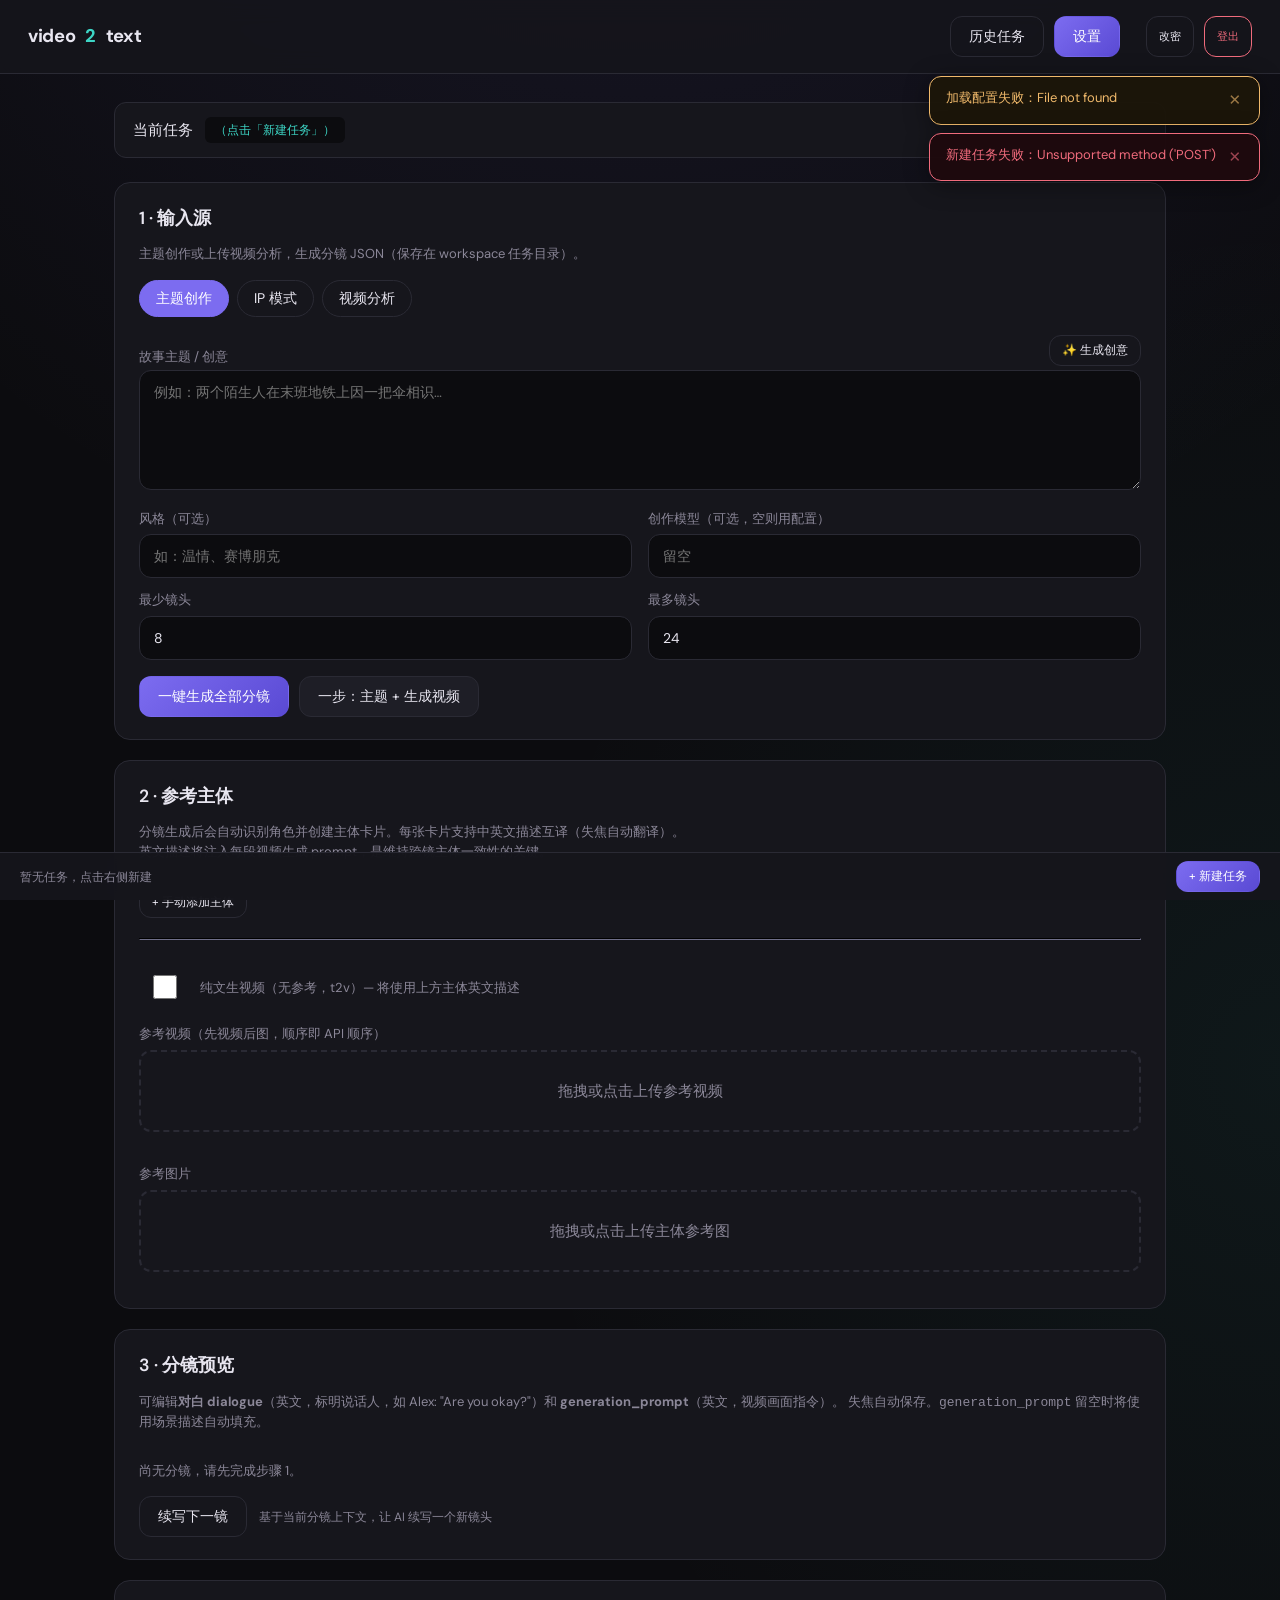
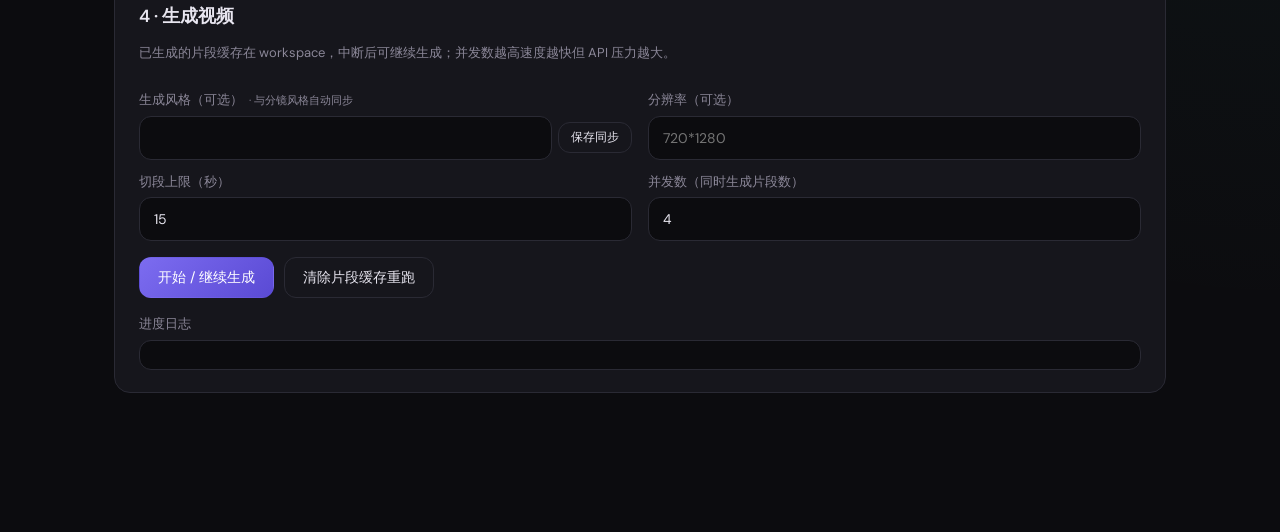
==== commit e2c266ef: "feat: IP 角色音色一致性——双模式声音管线 + CosyVoice TTS + 前端音色 UI 实现 IP 模式下角色音色固定的完整功能链：  数据模型： - 新增 VoiceProfile " ====
--- a/static/index.html
+++ b/static/index.html
@@ -77,43 +77,112 @@
         </div>
       </div>
 
-      <!-- IP 模式面板 -->
+      <!-- IP 模式面板（5 步依赖流） -->
       <div id="panel-ip-mode" class="hidden">
-        <div style="display:flex;justify-content:space-between;align-items:center;margin-bottom:12px;">
-          <label style="margin-bottom:0;">选择 IP</label>
-          <div style="display:flex;gap:6px;">
-            <button type="button" class="ghost sm" id="btn-refresh-ips">刷新</button>
-            <button type="button" class="primary sm" id="btn-create-ip">+ 创建新 IP</button>
-          </div>
-        </div>
-        <select id="ip-select" style="width:100%;margin-bottom:12px;">
-          <option value="">— 请选择或创建 IP —</option>
-        </select>
-        <div id="ip-detail-panel" class="hidden" style="margin-bottom:16px;padding:12px;border:1px solid var(--border);border-radius:8px;">
-          <div style="display:flex;justify-content:space-between;align-items:start;">
+        <!-- 步骤条 -->
+        <div class="ip-steps-bar" id="ip-steps-bar">
+          <div class="ip-step active" data-step="1"><span class="ip-step-num">1</span><span class="ip-step-label">选择 IP</span></div>
+          <div class="ip-step-line"></div>
+          <div class="ip-step disabled" data-step="2"><span class="ip-step-num">2</span><span class="ip-step-label">角色资产</span></div>
+          <div class="ip-step-line"></div>
+          <div class="ip-step disabled" data-step="3"><span class="ip-step-num">3</span><span class="ip-step-label">生成故事</span></div>
+          <div class="ip-step-line"></div>
+          <div class="ip-step disabled" data-step="4"><span class="ip-step-num">4</span><span class="ip-step-label">生成分镜</span></div>
+          <div class="ip-step-line"></div>
+          <div class="ip-step disabled" data-step="5"><span class="ip-step-num">5</span><span class="ip-step-label">生成视频</span></div>
+        </div>
+
+        <!-- Step 1: 选择/创建 IP -->
+        <div class="ip-step-content" id="ip-step-1">
+          <div style="display:flex;justify-content:space-between;align-items:center;margin-bottom:12px;">
+            <label style="margin-bottom:0;">选择 IP</label>
+            <div style="display:flex;gap:6px;">
+              <button type="button" class="ghost sm" id="btn-refresh-ips">刷新</button>
+              <button type="button" class="primary sm" id="btn-create-ip">+ 创建新 IP</button>
+            </div>
+          </div>
+          <select id="ip-select" style="width:100%;margin-bottom:12px;">
+            <option value="">— 请选择或创建 IP —</option>
+          </select>
+          <div id="ip-detail-panel" class="hidden" style="padding:12px;border:1px solid var(--border);border-radius:8px;">
+            <div style="display:flex;justify-content:space-between;align-items:start;">
+              <div>
+                <strong id="ip-detail-name"></strong>
+                <span id="ip-detail-tagline" style="color:var(--muted);margin-left:8px;"></span>
+              </div>
+              <div style="display:flex;gap:6px;">
+                <button type="button" class="ghost sm" id="btn-manage-ip">管理</button>
+                <button type="button" class="ghost sm" id="btn-delete-ip" style="color:var(--danger);border-color:var(--danger);">删除</button>
+              </div>
+            </div>
+            <!-- IP 设定摘要（可编辑） -->
+            <div id="ip-settings-summary" style="margin-top:10px;"></div>
+          </div>
+        </div>
+
+        <!-- Step 2: 角色资产 -->
+        <div class="ip-step-content hidden" id="ip-step-2">
+          <div style="display:flex;justify-content:space-between;align-items:center;margin-bottom:12px;">
+            <label style="margin-bottom:0;">角色资产</label>
+            <button type="button" class="primary sm" id="btn-gen-all-char-images">生成全部角色图</button>
+          </div>
+          <div id="ip-char-cards"></div>
+          <div id="ip-char-progress" class="hidden" style="margin-top:12px;">
+            <div class="log" id="ip-char-log" style="max-height:120px;"></div>
+          </div>
+        </div>
+
+        <!-- Step 3: 生成故事 -->
+        <div class="ip-step-content hidden" id="ip-step-3">
+          <label>本期主题提示（可选）</label>
+          <input type="text" id="ip-theme-hint" placeholder="如：阿肥偷吃被发现" />
+          <div class="flex" style="margin-top:12px;">
+            <button type="button" class="primary" id="btn-ip-gen-story">生成故事大纲</button>
+          </div>
+          <div id="ip-story-preview" class="hidden" style="margin-top:16px;"></div>
+        </div>
+
+        <!-- Step 4: 生成分镜 -->
+        <div class="ip-step-content hidden" id="ip-step-4">
+          <div class="row">
             <div>
-              <strong id="ip-detail-name"></strong>
-              <span id="ip-detail-tagline" style="color:var(--muted);margin-left:8px;"></span>
-            </div>
-            <button type="button" class="ghost sm" id="btn-manage-ip">管理</button>
-          </div>
-          <div id="ip-characters-preview" style="display:flex;gap:8px;margin-top:8px;flex-wrap:wrap;"></div>
-        </div>
-        <label>本期主题提示（可选）</label>
-        <input type="text" id="ip-theme-hint" placeholder="如：阿肥偷吃被发现" />
-        <div class="row">
-          <div>
-            <label>最少镜头</label>
-            <input type="number" id="ip-min-shots" value="8" min="3" max="40" />
-          </div>
-          <div>
-            <label>最多镜头</label>
-            <input type="number" id="ip-max-shots" value="16" min="3" max="60" />
-          </div>
-        </div>
-        <div class="flex" style="margin-top:16px;">
-          <button type="button" class="primary" id="btn-ip-gen-storyboard">生成 IP 分镜</button>
-          <button type="button" id="btn-ip-gen-all">IP 分镜 + 生成视频</button>
+              <label>最少镜头</label>
+              <input type="number" id="ip-min-shots" value="8" min="3" max="40" />
+            </div>
+            <div>
+              <label>最多镜头</label>
+              <input type="number" id="ip-max-shots" value="16" min="3" max="60" />
+            </div>
+          </div>
+          <div class="flex" style="margin-top:12px;">
+            <button type="button" class="primary" id="btn-ip-gen-storyboard">生成 IP 分镜</button>
+          </div>
+          <div id="ip-storyboard-status" class="hidden" style="margin-top:12px;color:var(--muted);font-size:13px;"></div>
+        </div>
+
+        <!-- Step 5: 生成视频 -->
+        <div class="ip-step-content hidden" id="ip-step-5">
+          <div class="row">
+            <div>
+              <label>声音模式</label>
+              <select id="ip-voice-mode">
+                <option value="native">原生音色（wan2.7 内置）</option>
+                <option value="pipeline">独立配音（TTS + 合并）</option>
+                <option value="silent">静音视频</option>
+              </select>
+            </div>
+            <div>
+              <label>并发数</label>
+              <input type="number" id="ip-max-workers" value="4" min="1" max="8" />
+            </div>
+            <div>
+              <label>分辨率（可选）</label>
+              <input type="text" id="ip-gen-resolution" placeholder="720*1280" />
+            </div>
+          </div>
+          <div class="flex" style="margin-top:12px;">
+            <button type="button" class="primary" id="btn-ip-gen-video">生成视频</button>
+          </div>
         </div>
       </div>
 
@@ -267,9 +336,9 @@
     <input type="text" id="cfg-api-base" />
     <label>vision_model</label>
     <input type="text" id="cfg-vision" />
-    <label>theme_story_model</label>
+    <label>theme_story_model <span style="font-weight:normal;color:var(--muted);font-size:11px;">（主题分镜、翻译、主体提取等必填）</span></label>
     <input type="text" id="cfg-theme-model" />
-    <label>theme_idea_model <span style="font-weight:normal;color:var(--muted);font-size:11px;">（「生成创意」按钮专用模型，空则用 theme_story_model）</span></label>
+    <label>theme_idea_model <span style="font-weight:normal;color:var(--muted);font-size:11px;">（「生成创意」按钮必填）</span></label>
     <input type="text" id="cfg-idea-model" />
     <label>video_gen_model</label>
     <input type="text" id="cfg-gen" />
@@ -285,11 +354,28 @@
     <input type="number" id="cfg-fps" step="0.1" />
     <label>max_segment_seconds</label>
     <input type="number" id="cfg-maxseg" step="1" />
+    <label>image_gen_model <span style="font-weight:normal;color:var(--muted);font-size:11px;">（文生图模型，如 wan2.7-image-pro）</span></label>
+    <input type="text" id="cfg-img-model" />
+    <label class="switch" style="margin-top:8px;">
+      <input type="checkbox" id="cfg-img-thinking" /> image_gen_thinking_mode（文生图启用思维模式）
+    </label>
+    <label style="margin-top:8px;">image_gen_size <span style="font-weight:normal;color:var(--muted);font-size:11px;">（文生图尺寸，如 2K）</span></label>
+    <input type="text" id="cfg-img-size" />
+    <label>task_ttl_days <span style="font-weight:normal;color:var(--muted);font-size:11px;">（任务自动清理天数）</span></label>
+    <input type="number" id="cfg-ttl" step="1" min="1" />
     <label class="switch" style="margin-top:12px;">
       <input type="checkbox" id="cfg-req-ref" /> require_reference（默认要求参考生）
     </label>
     <label class="switch" style="margin-top:8px;">
       <input type="checkbox" id="cfg-chunk-ref-filter" checked /> per_chunk_reference_filter（多参考时按分镜自动选本段参考，减少串角）
+    </label>
+    <label style="margin-top:12px;">max_workers <span style="font-weight:normal;color:var(--muted);font-size:11px;">（视频生成并发数）</span></label>
+    <input type="number" id="cfg-max-workers" step="1" min="1" max="16" />
+    <label class="switch" style="margin-top:8px;">
+      <input type="checkbox" id="cfg-video-watermark" checked /> video_watermark（视频添加水印）
+    </label>
+    <label class="switch" style="margin-top:8px;">
+      <input type="checkbox" id="cfg-video-prompt-extend" checked /> video_prompt_extend（视频生成时自动扩展提示词）
     </label>
     <div class="flex" style="margin-top:20px;">
       <button type="button" class="primary" id="btn-save-config">保存配置</button>
--- a/static/style.css
+++ b/static/style.css
@@ -632,6 +632,359 @@
   border: 1px solid rgba(61, 214, 198, 0.3);
   white-space: nowrap;
 }
+/* ── IP 角色参考图高亮预览 ── */
+.char-ref-preview {
+  margin-top: 6px;
+  padding: 8px 10px;
+  border-radius: 8px;
+  background: rgba(61, 214, 198, 0.05);
+  border: 1px solid rgba(61, 214, 198, 0.15);
+  font-size: 0.82em;
+  line-height: 1.6;
+}
+.char-ref-legend-row {
+  margin-bottom: 4px;
+  font-size: 0.9em;
+  color: var(--muted);
+}
+.char-ref-legend {
+  display: inline-block;
+  margin-right: 10px;
+  font-weight: 500;
+  color: var(--fg);
+}
+.char-ref-text {
+  color: var(--muted);
+  word-break: break-word;
+}
+.char-ref-chip {
+  display: inline-block;
+  padding: 1px 6px;
+  border-radius: 5px;
+  background: rgba(255, 159, 67, 0.15);
+  color: #ff9f43;
+  font-weight: 600;
+  border: 1px solid rgba(255, 159, 67, 0.3);
+  white-space: nowrap;
+  cursor: help;
+}
+
+/* ── IP Steps Bar ── */
+.ip-steps-bar {
+  display: flex;
+  align-items: center;
+  gap: 0;
+  margin-bottom: 20px;
+  padding: 12px 0;
+}
+.ip-step {
+  display: flex;
+  align-items: center;
+  gap: 6px;
+  cursor: pointer;
+  padding: 6px 12px;
+  border-radius: 999px;
+  border: 1px solid var(--border);
+  background: transparent;
+  transition: all 0.2s;
+  white-space: nowrap;
+  font-size: 13px;
+}
+.ip-step.active {
+  background: var(--primary);
+  border-color: var(--primary);
+  color: #fff;
+}
+.ip-step.completed {
+  background: rgba(107, 240, 160, 0.12);
+  border-color: var(--success);
+  color: var(--success);
+}
+.ip-step.disabled {
+  opacity: 0.4;
+  cursor: not-allowed;
+}
+.ip-step-num {
+  display: inline-flex;
+  align-items: center;
+  justify-content: center;
+  width: 22px;
+  height: 22px;
+  border-radius: 50%;
+  font-size: 12px;
+  font-weight: 700;
+  background: rgba(255,255,255,0.1);
+  flex-shrink: 0;
+}
+.ip-step.active .ip-step-num { background: rgba(255,255,255,0.25); }
+.ip-step.completed .ip-step-num { background: rgba(107, 240, 160, 0.2); }
+.ip-step-label { font-weight: 500; }
+.ip-step-line {
+  flex: 1;
+  height: 2px;
+  background: var(--border);
+  min-width: 12px;
+}
+@media (max-width: 720px) {
+  .ip-steps-bar { flex-wrap: wrap; gap: 4px; }
+  .ip-step-line { display: none; }
+  .ip-step-label { display: none; }
+}
+
+/* ── IP Character Cards ── */
+#ip-char-cards {
+  display: grid;
+  grid-template-columns: repeat(auto-fill, minmax(240px, 1fr));
+  gap: 12px;
+}
+.ip-char-card {
+  background: var(--surface2);
+  border: 1px solid var(--border);
+  border-radius: var(--radius);
+  overflow: hidden;
+  transition: border-color 0.15s;
+}
+.ip-char-card:hover { border-color: var(--primary); }
+.ip-char-card-img {
+  width: 100%;
+  height: 160px;
+  background: var(--bg);
+  display: flex;
+  align-items: center;
+  justify-content: center;
+  overflow: hidden;
+  position: relative;
+}
+.ip-char-card-img img {
+  width: 100%;
+  height: 100%;
+  object-fit: cover;
+}
+.ip-char-card-img .char-img-placeholder {
+  display: flex;
+  flex-direction: column;
+  align-items: center;
+  gap: 6px;
+  color: var(--muted);
+  font-size: 12px;
+}
+.ip-char-card-img .char-img-generating {
+  display: flex;
+  flex-direction: column;
+  align-items: center;
+  gap: 8px;
+  color: var(--warning);
+  font-size: 12px;
+}
+.ip-char-card-body {
+  padding: 12px;
+}
+.ip-char-card-name {
+  font-weight: 600;
+  font-size: 14px;
+  margin-bottom: 2px;
+}
+.ip-char-card-role {
+  font-size: 11px;
+  padding: 2px 8px;
+  border-radius: 999px;
+  display: inline-block;
+  margin-bottom: 6px;
+}
+.ip-char-card-role.protagonist { background: rgba(124,108,240,0.2); color: var(--primary); }
+.ip-char-card-role.supporting { background: var(--surface); color: var(--muted); }
+.ip-char-card-desc {
+  font-size: 12px;
+  color: var(--muted);
+  line-height: 1.5;
+  max-height: 60px;
+  overflow: hidden;
+}
+.ip-char-card-actions {
+  display: flex;
+  gap: 6px;
+  margin-top: 8px;
+  padding-top: 8px;
+  border-top: 1px solid var(--border);
+}
+.ip-char-card-actions button { font-size: 11px; padding: 4px 10px; }
+
+.ip-char-card-voice {
+  display: flex;
+  align-items: center;
+  gap: 8px;
+  margin-top: 6px;
+  padding: 4px 0;
+}
+.ip-char-card-voice .voice-label {
+  font-size: 12px;
+  color: var(--muted);
+  background: var(--surface);
+  padding: 2px 8px;
+  border-radius: 10px;
+  border: 1px solid var(--border);
+}
+.ip-char-card-voice button { font-size: 11px; padding: 3px 8px; }
+
+.voice-group-label {
+  font-weight: 600;
+  font-size: 13px;
+  margin: 12px 0 6px;
+  color: var(--fg);
+}
+.voice-grid {
+  display: grid;
+  grid-template-columns: repeat(auto-fill, minmax(120px, 1fr));
+  gap: 6px;
+}
+.voice-chip {
+  padding: 8px 10px;
+  border: 1px solid var(--border);
+  border-radius: 8px;
+  cursor: pointer;
+  font-size: 13px;
+  text-align: center;
+  background: var(--surface);
+  transition: border-color 0.15s, background 0.15s;
+}
+.voice-chip:hover { border-color: var(--primary); background: var(--surface2); }
+.voice-chip.selected {
+  border-color: var(--primary);
+  background: color-mix(in srgb, var(--primary) 12%, transparent);
+  font-weight: 600;
+}
+.voice-chip small { display: block; color: var(--muted); font-size: 11px; margin-top: 2px; }
+
+/* ── IP Story Preview ── */
+.ip-story-card {
+  background: var(--surface2);
+  border: 1px solid var(--border);
+  border-radius: var(--radius);
+  padding: 16px;
+}
+.ip-story-card h4 { margin: 0 0 8px; font-size: 1rem; }
+.ip-story-field {
+  margin-bottom: 12px;
+}
+.ip-story-field-label {
+  font-size: 12px;
+  color: var(--muted);
+  font-weight: 600;
+  margin-bottom: 4px;
+}
+.ip-story-field-content {
+  font-size: 13px;
+  line-height: 1.6;
+  white-space: pre-wrap;
+}
+.ip-story-beats {
+  list-style: none;
+  padding: 0;
+  margin: 0;
+  counter-reset: beat;
+}
+.ip-story-beats li {
+  counter-increment: beat;
+  padding: 8px 12px;
+  margin-bottom: 4px;
+  border-left: 3px solid var(--primary);
+  background: rgba(124,108,240,0.04);
+  border-radius: 0 6px 6px 0;
+  font-size: 13px;
+}
+.ip-story-beats li::before {
+  content: counter(beat) ".";
+  font-weight: 700;
+  color: var(--primary);
+  margin-right: 6px;
+}
+
+/* ── IP Settings Summary (in step 1) ── */
+.ip-settings-grid {
+  display: grid;
+  grid-template-columns: 1fr 1fr;
+  gap: 8px;
+  margin-top: 8px;
+}
+@media (max-width: 720px) { .ip-settings-grid { grid-template-columns: 1fr; } }
+.ip-setting-item {
+  padding: 8px 10px;
+  border-radius: 6px;
+  background: var(--bg);
+  font-size: 12px;
+}
+.ip-setting-item b { color: var(--text); display: block; margin-bottom: 2px; font-size: 11px; }
+.ip-setting-item span { color: var(--muted); }
+
+/* ── Editable Field Component ── */
+.editable-field {
+  position: relative;
+}
+.editable-field-display {
+  cursor: pointer;
+  padding: 6px 8px;
+  border-radius: 6px;
+  border: 1px solid transparent;
+  transition: border-color 0.15s, background 0.15s;
+  min-height: 32px;
+}
+.editable-field-display:hover {
+  border-color: var(--border);
+  background: rgba(124,108,240,0.04);
+}
+.editable-field-edit {
+  display: none;
+}
+.editable-field.editing .editable-field-display { display: none; }
+.editable-field.editing .editable-field-edit { display: block; }
+.editable-field-actions {
+  display: flex;
+  gap: 4px;
+  margin-top: 4px;
+  justify-content: flex-end;
+}
+
+/* ── AI Refine Component ── */
+.refine-popup {
+  margin-top: 8px;
+  padding: 12px;
+  border-radius: 8px;
+  background: rgba(124,108,240,0.06);
+  border: 1px solid rgba(124,108,240,0.2);
+}
+.refine-popup textarea {
+  min-height: 60px;
+  font-size: 13px;
+  margin-bottom: 8px;
+}
+.refine-popup .flex { justify-content: flex-end; }
+
+/* ── Translate Preview ── */
+.translate-result {
+  margin-top: 6px;
+  padding: 8px 10px;
+  border-left: 3px solid var(--accent);
+  background: rgba(61, 214, 198, 0.04);
+  border-radius: 0 6px 6px 0;
+  font-size: 12px;
+  color: var(--muted);
+  line-height: 1.6;
+}
+
+/* ── Inline Action Buttons (translate, edit, refine) ── */
+.inline-actions {
+  display: flex;
+  gap: 4px;
+  margin-top: 4px;
+}
+.inline-actions button {
+  font-size: 10px;
+  padding: 2px 8px;
+  border-radius: 4px;
+  opacity: 0.7;
+}
+.inline-actions button:hover { opacity: 1; }
+
 .shot-mentions {
   display: flex;
   flex-wrap: wrap;
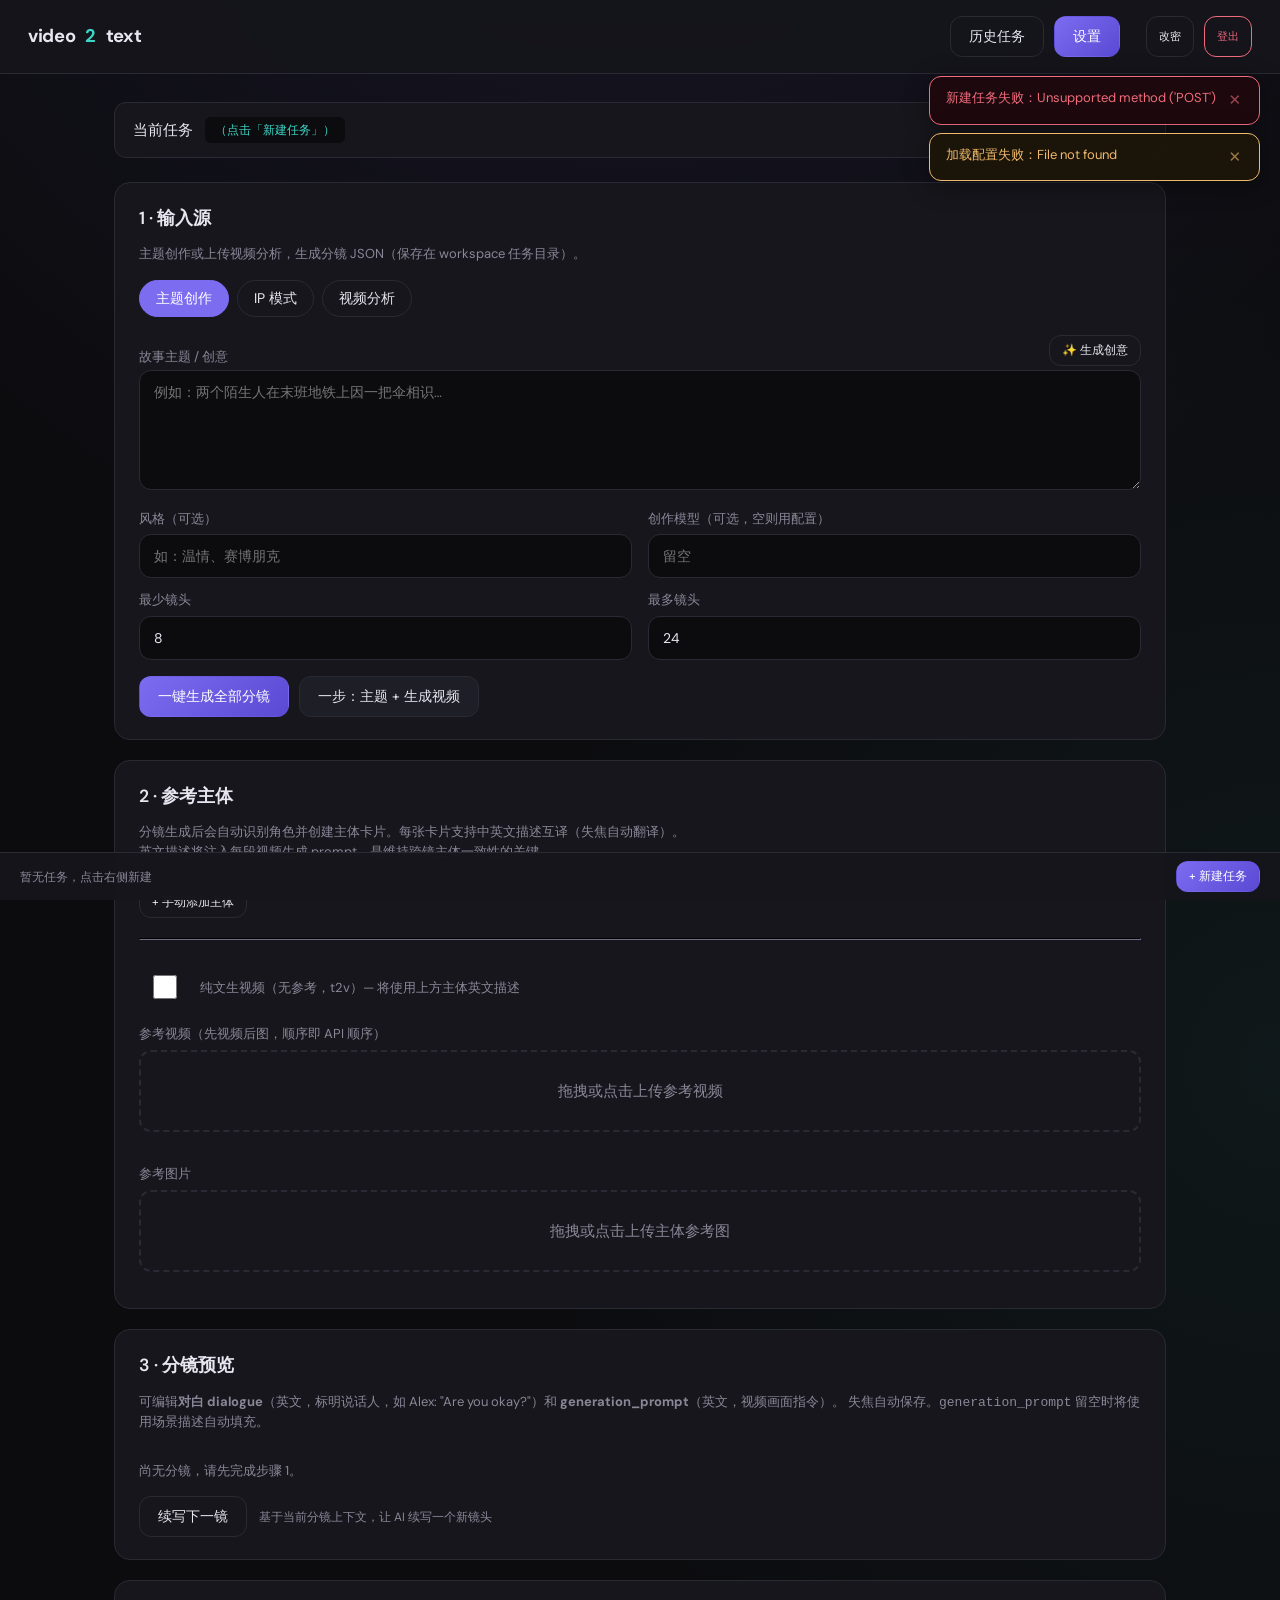
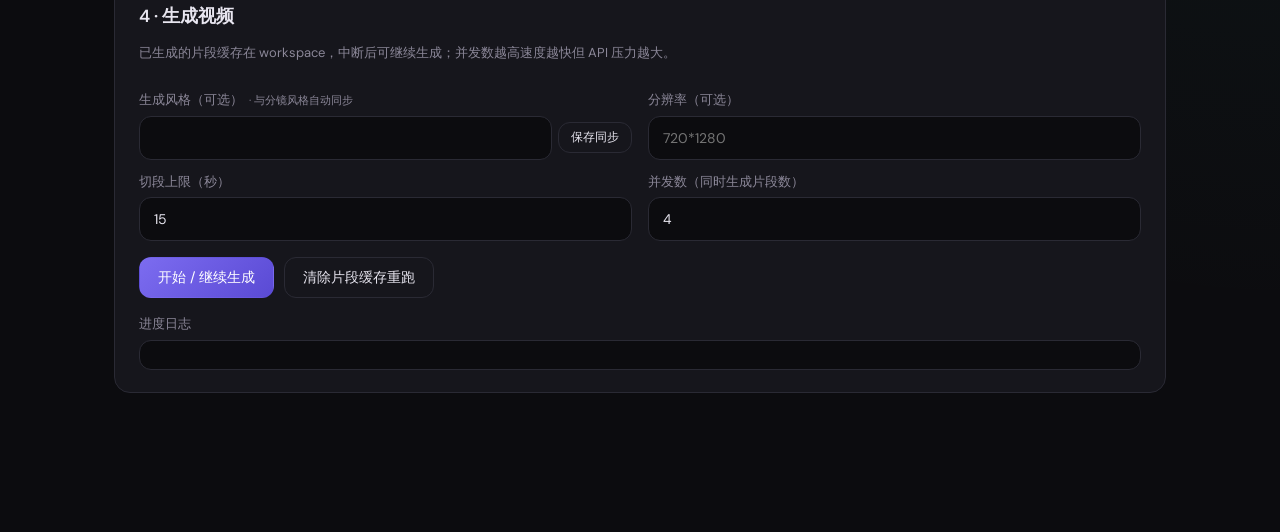
==== commit 30f7ae03: "feat: IP 视频 UX 全面升级——持久化、进度面板、片段预览、续跑、终止 - IPProfile 新增 last_video_task_ids，视频生成记录持久化到 IP profile - " ====
--- a/static/index.html
+++ b/static/index.html
@@ -6,7 +6,7 @@
   <title>video2text · 分镜与生成</title>
   <link rel="preconnect" href="https://fonts.googleapis.com" />
   <link href="https://fonts.googleapis.com/css2?family=DM+Sans:ital,opsz,wght@0,9..40,400;0,9..40,600;0,9..40,700&family=JetBrains+Mono:wght@400;500&display=swap" rel="stylesheet" />
-  <link rel="stylesheet" href="/static/style.css" />
+  <link rel="stylesheet" href="/static/style.css?v=20260414e" />
 </head>
 <body>
 
@@ -94,6 +94,8 @@
 
         <!-- Step 1: 选择/创建 IP -->
         <div class="ip-step-content" id="ip-step-1">
+          <div class="ip-step-header" data-toggle-step="1"><span class="ip-step-header-num">1</span> 选择 IP</div>
+          <div class="ip-step-body">
           <div style="display:flex;justify-content:space-between;align-items:center;margin-bottom:12px;">
             <label style="margin-bottom:0;">选择 IP</label>
             <div style="display:flex;gap:6px;">
@@ -117,11 +119,15 @@
             </div>
             <!-- IP 设定摘要（可编辑） -->
             <div id="ip-settings-summary" style="margin-top:10px;"></div>
+            <div id="ip-guidelines-panel"></div>
+          </div>
           </div>
         </div>
 
         <!-- Step 2: 角色资产 -->
         <div class="ip-step-content hidden" id="ip-step-2">
+          <div class="ip-step-header" data-toggle-step="2"><span class="ip-step-header-num">2</span> 角色资产</div>
+          <div class="ip-step-body">
           <div style="display:flex;justify-content:space-between;align-items:center;margin-bottom:12px;">
             <label style="margin-bottom:0;">角色资产</label>
             <button type="button" class="primary sm" id="btn-gen-all-char-images">生成全部角色图</button>
@@ -130,58 +136,142 @@
           <div id="ip-char-progress" class="hidden" style="margin-top:12px;">
             <div class="log" id="ip-char-log" style="max-height:120px;"></div>
           </div>
+          </div>
         </div>
 
         <!-- Step 3: 生成故事 -->
         <div class="ip-step-content hidden" id="ip-step-3">
+          <div class="ip-step-header" data-toggle-step="3"><span class="ip-step-header-num">3</span> 生成故事</div>
+          <div class="ip-step-body">
           <label>本期主题提示（可选）</label>
           <input type="text" id="ip-theme-hint" placeholder="如：阿肥偷吃被发现" />
           <div class="flex" style="margin-top:12px;">
             <button type="button" class="primary" id="btn-ip-gen-story">生成故事大纲</button>
           </div>
           <div id="ip-story-preview" class="hidden" style="margin-top:16px;"></div>
+          </div>
         </div>
 
         <!-- Step 4: 生成分镜 -->
         <div class="ip-step-content hidden" id="ip-step-4">
+          <div class="ip-step-header" data-toggle-step="4"><span class="ip-step-header-num">4</span> 生成分镜</div>
+          <div class="ip-step-body">
           <div class="row">
             <div>
+              <label>预期时长</label>
+              <div style="display:flex;align-items:center;gap:6px;">
+                <input type="number" id="ip-target-min" value="1" min="0" max="10" style="width:70px;" /><span>分</span>
+                <input type="number" id="ip-target-sec" value="0" min="0" max="59" style="width:70px;" /><span>秒</span>
+              </div>
+            </div>
+            <div>
+              <label>平均分镜时长</label>
+              <div style="display:flex;align-items:center;gap:6px;">
+                <input type="number" id="ip-avg-shot-dur" value="2.5" min="1" max="10" step="0.5" style="width:80px;" /><span>秒</span>
+              </div>
+            </div>
+            <div>
+              <label>推荐分镜数</label>
+              <div id="ip-shot-calc" style="font-weight:600;color:var(--primary);padding:6px 0;"></div>
+            </div>
+          </div>
+          <div class="row" style="margin-top:8px;">
+            <div>
               <label>最少镜头</label>
-              <input type="number" id="ip-min-shots" value="8" min="3" max="40" />
+              <input type="number" id="ip-min-shots" value="8" min="3" max="40" style="width:80px;" />
             </div>
             <div>
               <label>最多镜头</label>
-              <input type="number" id="ip-max-shots" value="16" min="3" max="60" />
+              <input type="number" id="ip-max-shots" value="16" min="3" max="60" style="width:80px;" />
+            </div>
+            <div>
+              <label>对白模式</label>
+              <select id="ip-dialogue-mode" style="width:140px;">
+                <option value="normal">正常对白</option>
+                <option value="rich">丰富对白</option>
+                <option value="silent">纯画面（无对白）</option>
+              </select>
             </div>
           </div>
           <div class="flex" style="margin-top:12px;">
             <button type="button" class="primary" id="btn-ip-gen-storyboard">生成 IP 分镜</button>
           </div>
           <div id="ip-storyboard-status" class="hidden" style="margin-top:12px;color:var(--muted);font-size:13px;"></div>
+          <div id="ip-storyboard-preview" class="hidden" style="margin-top:16px;"></div>
+          </div>
         </div>
 
         <!-- Step 5: 生成视频 -->
         <div class="ip-step-content hidden" id="ip-step-5">
+          <div class="ip-step-header" data-toggle-step="5"><span class="ip-step-header-num">5</span> 生成视频</div>
+          <div class="ip-step-body">
+          <div id="ip-estimated-duration" class="hidden" style="margin-bottom:12px;padding:8px 14px;background:var(--surface);border-left:3px solid var(--primary);border-radius:4px;font-size:0.9em;"></div>
           <div class="row">
             <div>
               <label>声音模式</label>
               <select id="ip-voice-mode">
-                <option value="native">原生音色（wan2.7 内置）</option>
-                <option value="pipeline">独立配音（TTS + 合并）</option>
+                <option value="native">原生配音（万相内置，需上传参考音频）</option>
+                <option value="pipeline">TTS 配音（使用角色预置/克隆音色）</option>
                 <option value="silent">静音视频</option>
               </select>
+              <p id="ip-voice-mode-hint" class="field-hint" style="margin:4px 0 0;font-size:0.8em;color:var(--text-secondary);"></p>
+            </div>
+            <div>
+              <label>宽高比 & 分辨率</label>
+              <select id="ip-gen-resolution">
+                <optgroup label="720P">
+                  <option value="720*1280" selected>9:16 竖屏 (720×1280)</option>
+                  <option value="1280*720">16:9 横屏 (1280×720)</option>
+                  <option value="960*960">1:1 方形 (960×960)</option>
+                  <option value="832*1104">3:4 竖屏 (832×1104)</option>
+                  <option value="1104*832">4:3 横屏 (1104×832)</option>
+                </optgroup>
+                <optgroup label="1080P">
+                  <option value="1080*1920">9:16 竖屏 (1080×1920)</option>
+                  <option value="1920*1080">16:9 横屏 (1920×1080)</option>
+                  <option value="1440*1440">1:1 方形 (1440×1440)</option>
+                  <option value="1248*1648">3:4 竖屏 (1248×1648)</option>
+                  <option value="1648*1248">4:3 横屏 (1648×1248)</option>
+                </optgroup>
+              </select>
             </div>
             <div>
               <label>并发数</label>
               <input type="number" id="ip-max-workers" value="4" min="1" max="8" />
             </div>
-            <div>
-              <label>分辨率（可选）</label>
-              <input type="text" id="ip-gen-resolution" placeholder="720*1280" />
-            </div>
-          </div>
-          <div class="flex" style="margin-top:12px;">
-            <button type="button" class="primary" id="btn-ip-gen-video">生成视频</button>
+          </div>
+          <div id="ip-video-runs" style="margin-top:12px;"></div>
+          <div class="flex" style="margin-top:12px;gap:8px;">
+            <button type="button" class="primary" id="btn-ip-gen-video">开始生成</button>
+          </div>
+
+          <!-- 进度条 -->
+          <div id="ip-gen-progress-wrap" class="progress-bar-wrap hidden" style="margin-top:14px;">
+            <div id="ip-gen-progress-bar" class="progress-bar" style="width:0%"></div>
+          </div>
+
+          <!-- 进度日志 -->
+          <div id="ip-progress-log-wrap" class="hidden" style="margin-top:12px;">
+            <label>进度日志</label>
+            <div class="log" id="ip-progress-log" style="max-height:200px;overflow-y:auto;font-size:0.82em;"></div>
+          </div>
+
+          <!-- 片段预览 -->
+          <div id="ip-segments-section" class="hidden" style="margin-top:16px;">
+            <label>已生成片段（鼠标悬停播放）</label>
+            <div id="ip-segments-grid" class="segments-grid"></div>
+          </div>
+
+          <!-- 成片播放 -->
+          <div id="ip-output-wrap" class="hidden" style="margin-top:16px;">
+            <label>成片</label>
+            <video id="ip-output-video" controls style="width:100%;max-height:500px;border-radius:8px;"></video>
+            <div style="margin-top:8px;display:flex;gap:8px;">
+              <a class="btn primary sm" id="ip-download-link" href="#" download>下载 MP4</a>
+            </div>
+          </div>
+
+          <div id="ip-video-status" class="hidden" style="margin-top:12px;color:var(--muted);font-size:13px;"></div>
           </div>
         </div>
       </div>
@@ -519,6 +609,6 @@
     <button type="button" class="ghost" id="btn-close-ip-manage" style="margin-top:16px;">关闭</button>
   </aside>
 
-  <script src="/static/app.js"></script>
+  <script src="/static/app.js?v=20260414e"></script>
 </body>
 </html>
--- a/static/style.css
+++ b/static/style.css
@@ -671,7 +671,7 @@
 
 /* ── IP Steps Bar ── */
 .ip-steps-bar {
-  display: flex;
+  display: none; /* 步骤导航已集成到内容块 header 中 */
   align-items: center;
   gap: 0;
   margin-bottom: 20px;
@@ -731,6 +731,42 @@
   .ip-step-label { display: none; }
 }
 
+/* ── IP Step Content Blocks ── */
+.ip-step-content {
+  border: 1px solid var(--border);
+  border-radius: var(--radius);
+  margin-top: 12px;
+  overflow: hidden;
+  transition: border-color 0.2s;
+}
+.ip-step-content:not(.hidden):not(.ip-step-collapsed) {
+  border-color: var(--primary);
+}
+.ip-step-header {
+  padding: 10px 16px;
+  font-weight: 600;
+  font-size: 14px;
+  background: var(--surface);
+  border-bottom: 1px solid var(--border);
+  display: flex;
+  align-items: center;
+  gap: 8px;
+}
+.ip-step-header-num {
+  display: inline-flex;
+  align-items: center;
+  justify-content: center;
+  width: 22px; height: 22px;
+  border-radius: 50%;
+  background: var(--primary);
+  color: #fff;
+  font-size: 12px;
+  font-weight: 700;
+}
+.ip-step-body {
+  padding: 16px;
+}
+
 /* ── IP Character Cards ── */
 #ip-char-cards {
   display: grid;
@@ -747,7 +783,8 @@
 .ip-char-card:hover { border-color: var(--primary); }
 .ip-char-card-img {
   width: 100%;
-  height: 160px;
+  max-height: 320px;
+  min-height: 120px;
   background: var(--bg);
   display: flex;
   align-items: center;
@@ -757,8 +794,10 @@
 }
 .ip-char-card-img img {
   width: 100%;
-  height: 100%;
-  object-fit: cover;
+  height: auto;
+  max-height: 320px;
+  object-fit: contain;
+  cursor: pointer;
 }
 .ip-char-card-img .char-img-placeholder {
   display: flex;
@@ -959,6 +998,75 @@
 }
 .refine-popup .flex { justify-content: flex-end; }
 
+/* ── Voice Drawer (right sidebar) ── */
+.voice-drawer-overlay {
+  position: fixed;
+  inset: 0;
+  z-index: 900;
+  background: rgba(0,0,0,0.4);
+  animation: fadeIn 0.15s ease;
+}
+.voice-drawer {
+  position: fixed;
+  top: 0; right: 0; bottom: 0;
+  width: min(420px, 85vw);
+  z-index: 901;
+  background: var(--surface2);
+  border-left: 1px solid var(--border);
+  box-shadow: -4px 0 24px rgba(0,0,0,0.2);
+  display: flex;
+  flex-direction: column;
+  animation: slideInRight 0.2s ease;
+  overflow: hidden;
+}
+@keyframes slideInRight { from { transform: translateX(100%); } to { transform: translateX(0); } }
+.voice-drawer-header {
+  padding: 16px 20px;
+  border-bottom: 1px solid var(--border);
+  display: flex;
+  align-items: center;
+  justify-content: space-between;
+}
+.voice-drawer-header h3 { margin: 0; font-size: 16px; }
+.voice-drawer-header .close-btn {
+  background: none; border: none; cursor: pointer;
+  font-size: 20px; color: var(--muted); padding: 4px 8px;
+}
+.voice-drawer-header .close-btn:hover { color: var(--fg); }
+.voice-drawer-body {
+  flex: 1;
+  overflow-y: auto;
+  padding: 16px 20px;
+}
+.voice-drawer-footer {
+  padding: 12px 20px;
+  border-top: 1px solid var(--border);
+  display: flex;
+  gap: 8px;
+  justify-content: flex-end;
+}
+
+/* ── Image Lightbox ── */
+.img-lightbox {
+  position: fixed;
+  inset: 0;
+  z-index: 9999;
+  background: rgba(0,0,0,0.85);
+  display: flex;
+  align-items: center;
+  justify-content: center;
+  cursor: zoom-out;
+  animation: fadeIn 0.15s ease;
+}
+.img-lightbox img {
+  max-width: 90vw;
+  max-height: 90vh;
+  object-fit: contain;
+  border-radius: 8px;
+  box-shadow: 0 8px 40px rgba(0,0,0,0.5);
+}
+@keyframes fadeIn { from { opacity: 0; } to { opacity: 1; } }
+
 /* ── Translate Preview ── */
 .translate-result {
   margin-top: 6px;
@@ -1089,3 +1197,61 @@
   font-size: 10px; color: var(--danger, #e53e3e); opacity: 0.8;
   padding: 2px 0; margin: 2px 0;
 }
+
+/* ── Character error bar ── */
+.char-error-bar {
+  display: flex; align-items: center; justify-content: space-between;
+  gap: 10px; padding: 8px 12px; margin-top: 8px; border-radius: 8px;
+  background: rgba(229, 62, 62, 0.08); border: 1px solid rgba(229, 62, 62, 0.25);
+  animation: fadeSlideIn 0.3s ease;
+}
+.char-error-info { display: flex; align-items: center; gap: 6px; flex: 1; min-width: 0; }
+.char-error-icon { font-size: 16px; flex-shrink: 0; }
+.char-error-text { font-size: 12px; color: var(--danger, #e53e3e); line-height: 1.4; }
+.char-error-text strong { font-weight: 600; }
+.btn-auto-fix {
+  flex-shrink: 0; padding: 5px 14px; font-size: 12px; font-weight: 600;
+  border: 1px solid var(--primary); border-radius: 6px;
+  background: var(--primary); color: #fff; cursor: pointer;
+  transition: opacity 0.2s;
+  white-space: nowrap;
+}
+.btn-auto-fix:hover { opacity: 0.85; }
+.btn-auto-fix:disabled { opacity: 0.5; cursor: wait; }
+@keyframes fadeSlideIn {
+  from { opacity: 0; transform: translateY(-6px); }
+  to { opacity: 1; transform: translateY(0); }
+}
+
+/* ── Character regen progress log ── */
+.char-progress-log {
+  margin-top: 8px; padding: 8px 10px; border-radius: 6px;
+  background: var(--surface2); font-size: 11px; color: var(--muted);
+  max-height: 80px; overflow-y: auto; line-height: 1.6;
+  animation: fadeSlideIn 0.3s ease;
+}
+.char-progress-log div { padding: 1px 0; }
+.char-progress-log div:last-child { color: var(--text); font-weight: 500; }
+
+/* ── IP Storyboard Preview ── */
+.ip-shot-card {
+  transition: border-color 0.15s;
+}
+.ip-shot-card:hover {
+  border-color: var(--primary) !important;
+}
+.ip-shot-card b {
+  color: var(--text-secondary);
+  font-weight: 500;
+  font-size: 0.9em;
+}
+.ip-shot-refine-btn {
+  opacity: 0.5;
+  transition: opacity 0.15s;
+}
+.ip-shot-card:hover .ip-shot-refine-btn {
+  opacity: 1;
+}
+
+/* ── Field hint ── */
+.field-hint { line-height: 1.4; }
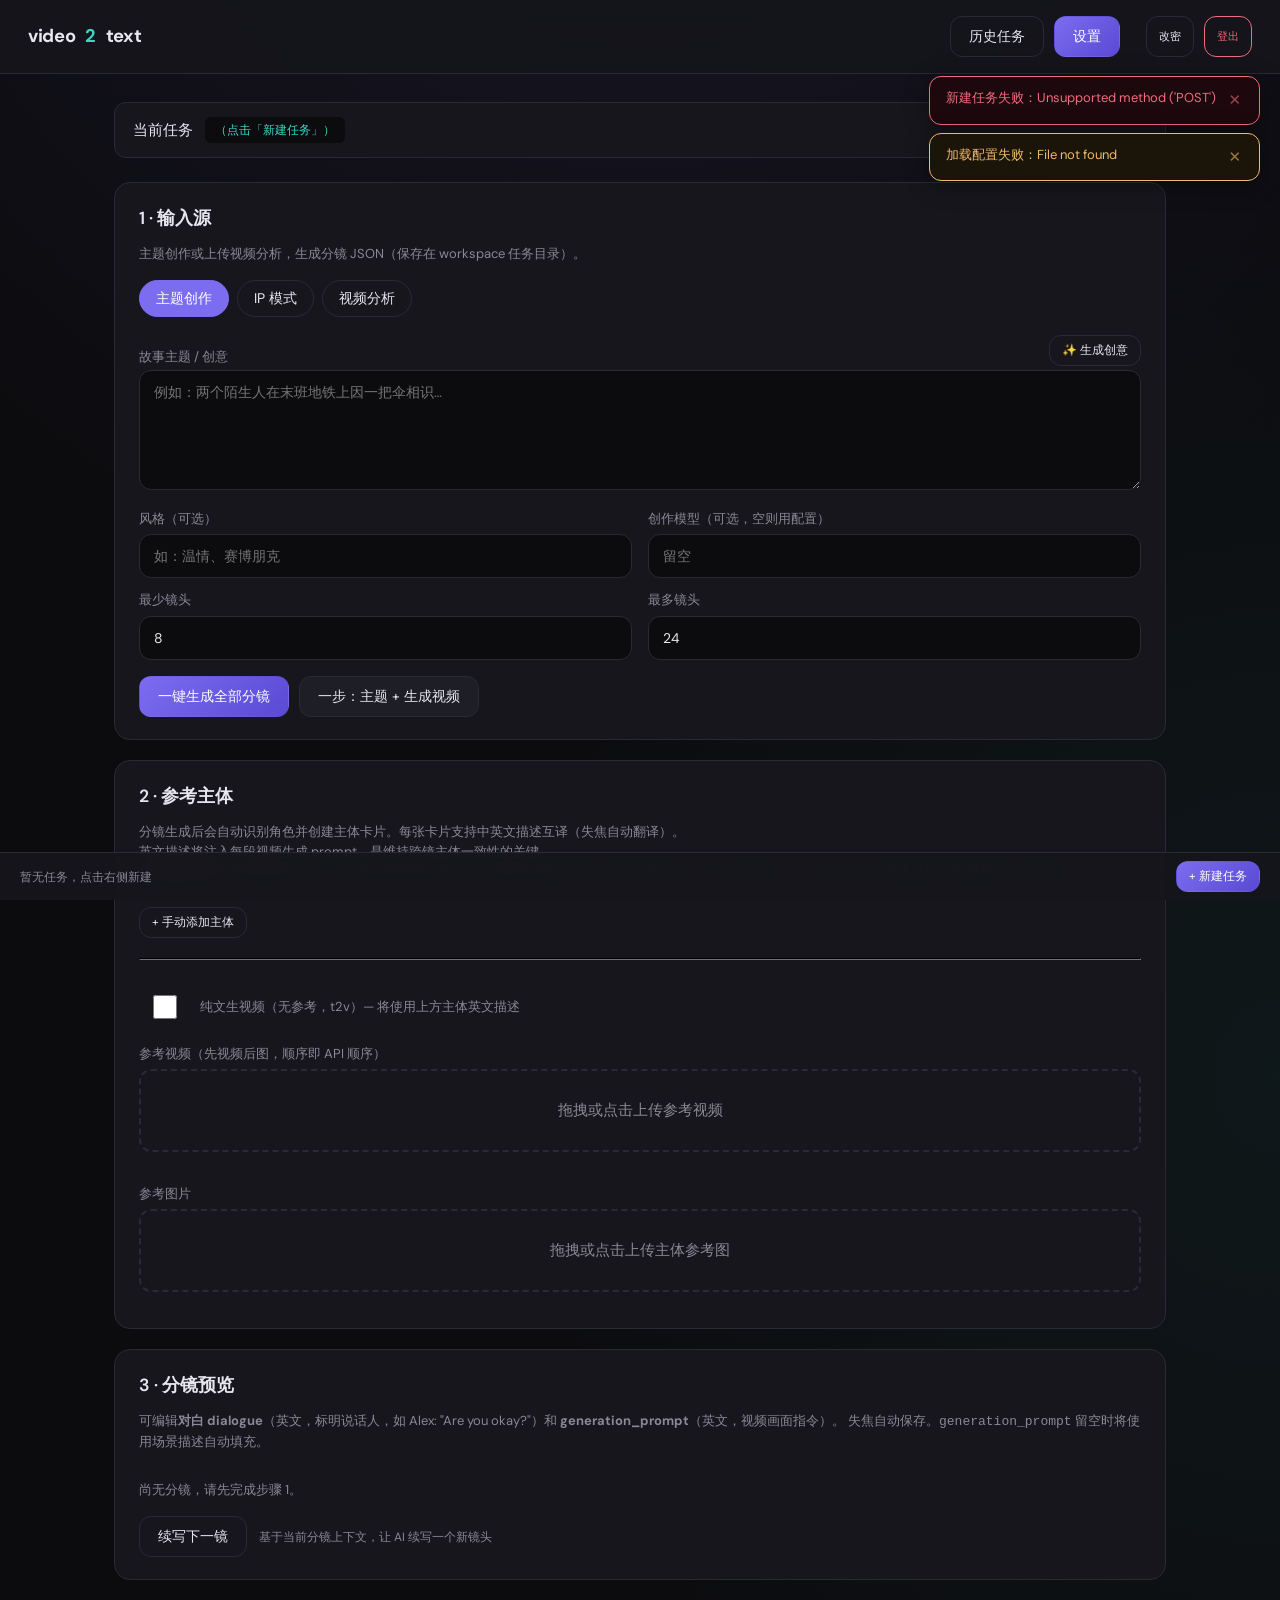
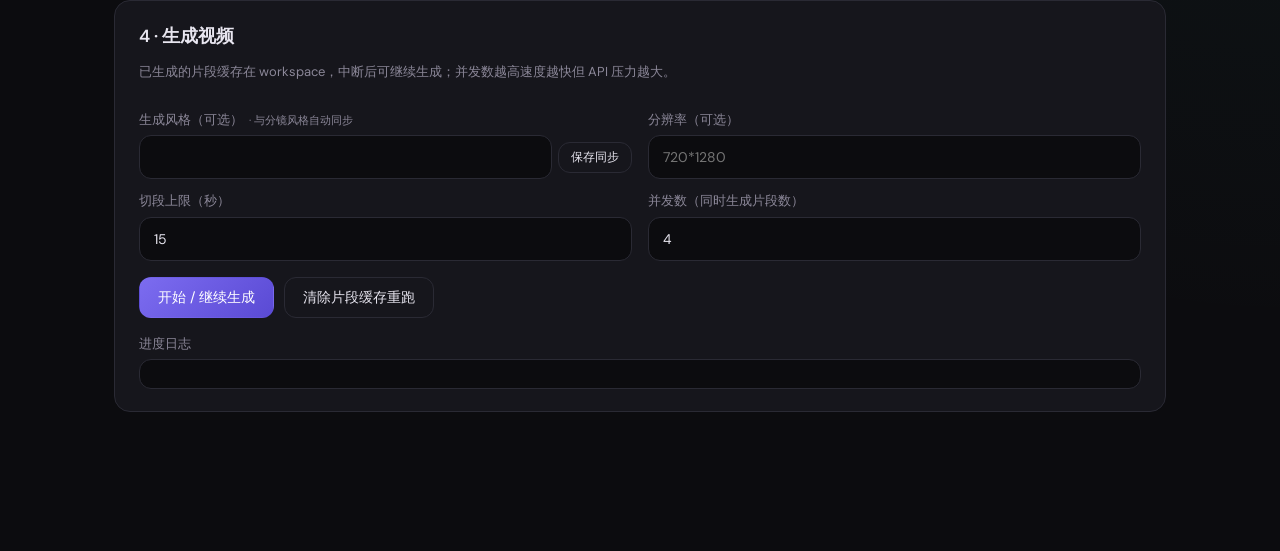
==== commit ad73cd15: "feat: extend IP pipeline, theme, web API and frontend - Core: analyzer, IP creator/manager, theme re" ====
--- a/static/index.html
+++ b/static/index.html
@@ -305,7 +305,8 @@
       <h2>2 · 参考主体</h2>
       <p class="hint">
         分镜生成后会自动识别角色并创建主体卡片。每张卡片支持中英文描述互译（失焦自动翻译）。<br/>
-        英文描述将注入每段视频生成 prompt，是维持跨镜主体一致性的关键。
+        英文描述将注入每段视频生成 prompt，是维持跨镜主体一致性的关键。<br/>
+        <strong>角色参考图</strong>请在分镜就绪后上传：与分镜中的角色名对齐后，视频生成将按镜头自动选用参考图（与 IP 模式相同）；仍可在下方使用通用参考图/视频作为备选方案。
       </p>
 
       <!-- 主体卡片列表（中英双语，自动生成 + 手动编辑） -->
--- a/static/style.css
+++ b/static/style.css
@@ -619,6 +619,52 @@
   line-height: 1.5;
   resize: vertical;
 }
+.subject-ref-row {
+  margin-top: 12px;
+  padding-top: 12px;
+  border-top: 1px solid var(--border);
+}
+.subject-ref-upload {
+  display: flex;
+  flex-wrap: wrap;
+  align-items: center;
+  gap: 10px;
+}
+.subject-ref-thumb {
+  width: 72px;
+  height: 72px;
+  object-fit: cover;
+  border-radius: 8px;
+  border: 1px solid var(--border);
+  flex-shrink: 0;
+}
+.subject-ref-drop {
+  border: 1px dashed var(--border);
+  border-radius: 8px;
+  padding: 10px 14px;
+  font-size: 12px;
+  color: var(--muted);
+  cursor: pointer;
+  min-height: 44px;
+  display: inline-flex;
+  align-items: center;
+  justify-content: center;
+  flex: 1;
+  min-width: 120px;
+  max-width: 220px;
+  transition: border-color 0.15s, background 0.15s;
+}
+.subject-ref-drop:hover { border-color: var(--primary); color: var(--text); }
+.subject-ref-drop.drag {
+  border-color: var(--primary);
+  background: rgba(124, 108, 240, 0.08);
+}
+.subject-ref-hint {
+  font-size: 11px;
+  color: var(--muted);
+  margin: 8px 0 0;
+  line-height: 1.45;
+}
 
 /* ── @mention chips ── */
 .mention-chip {
